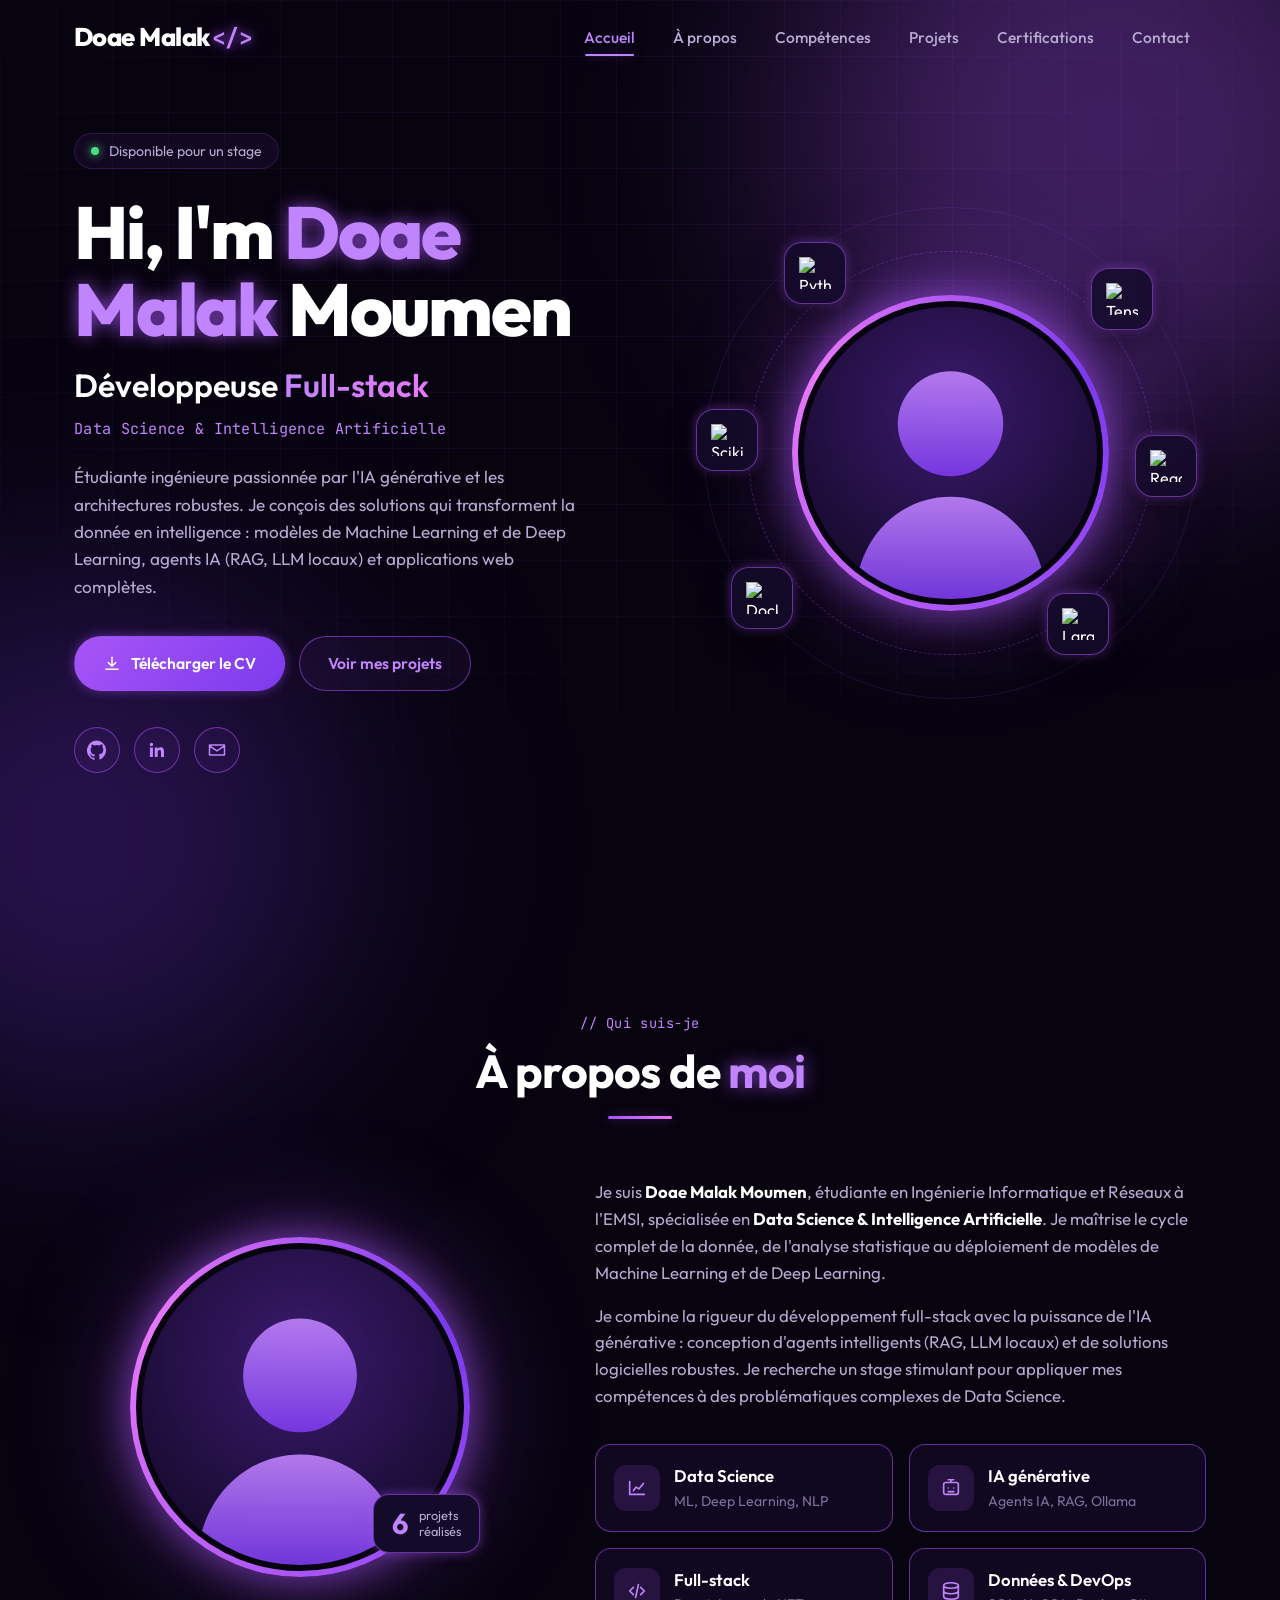
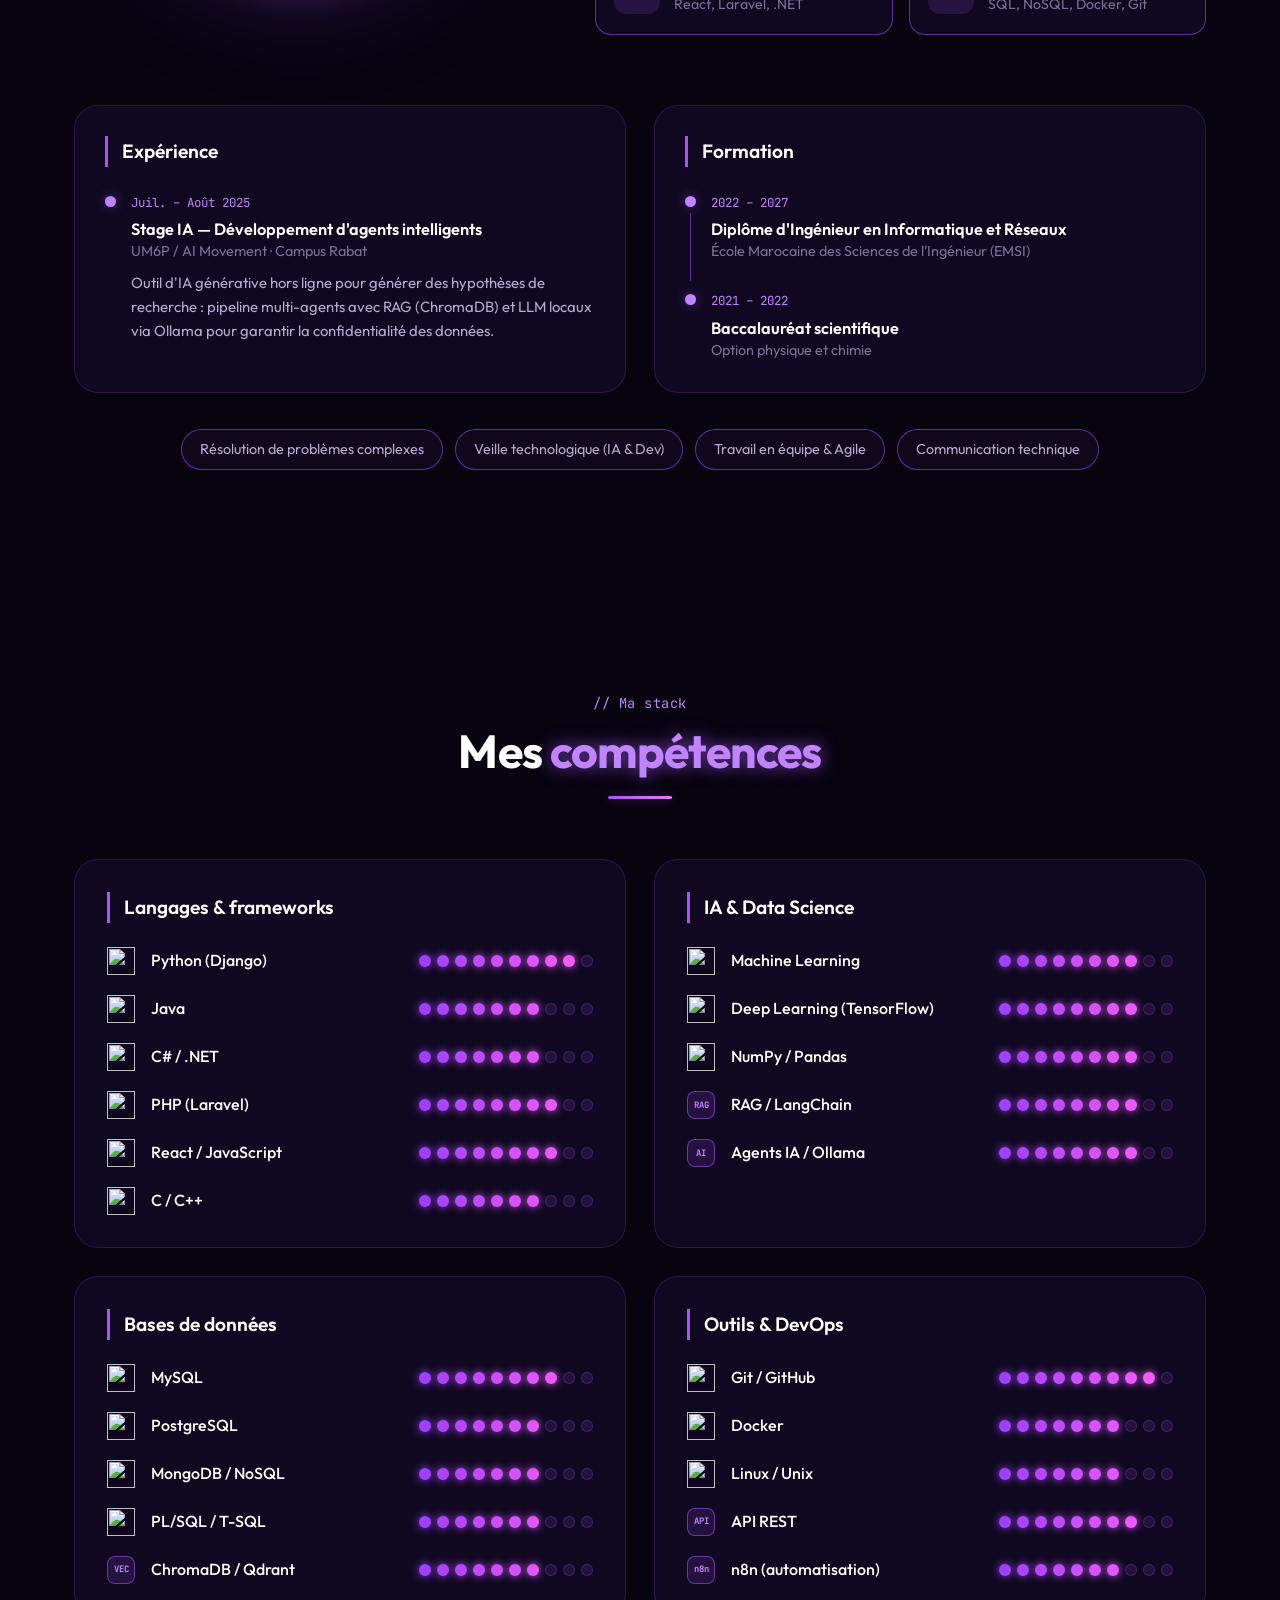
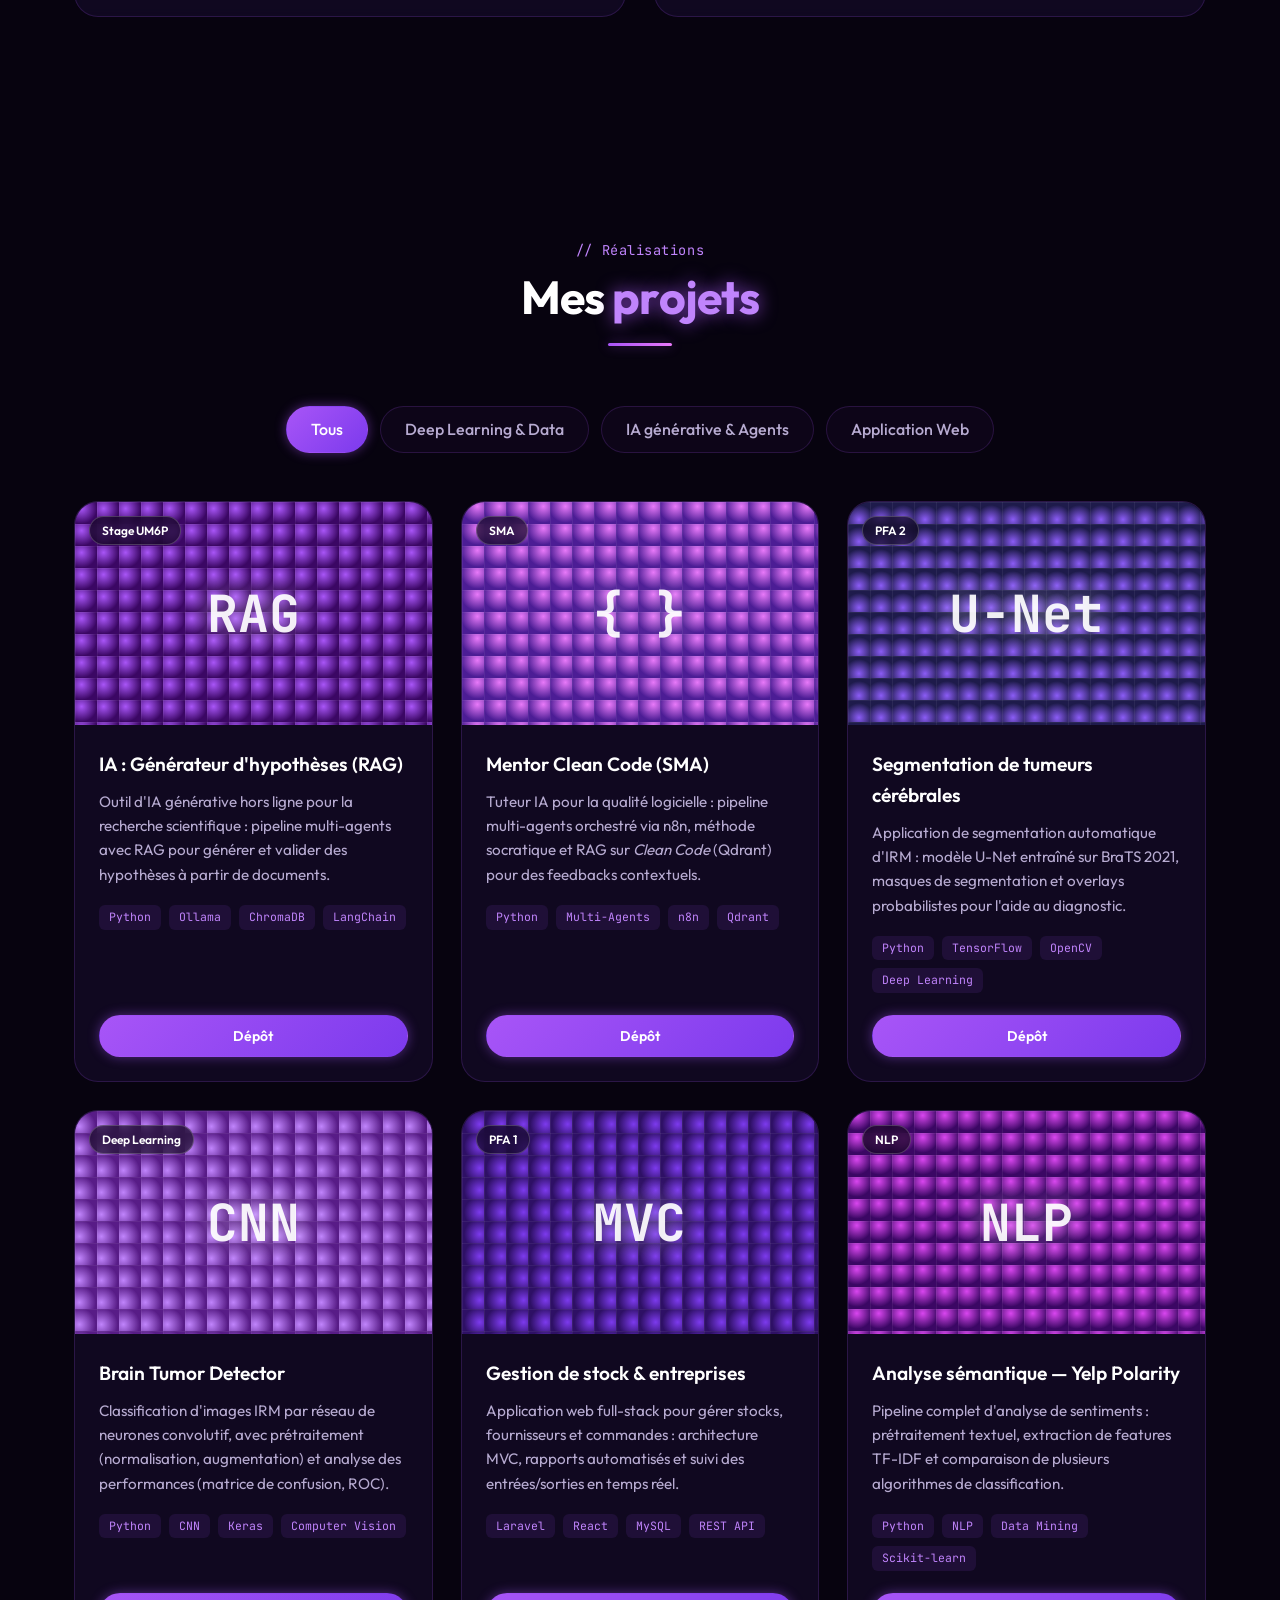
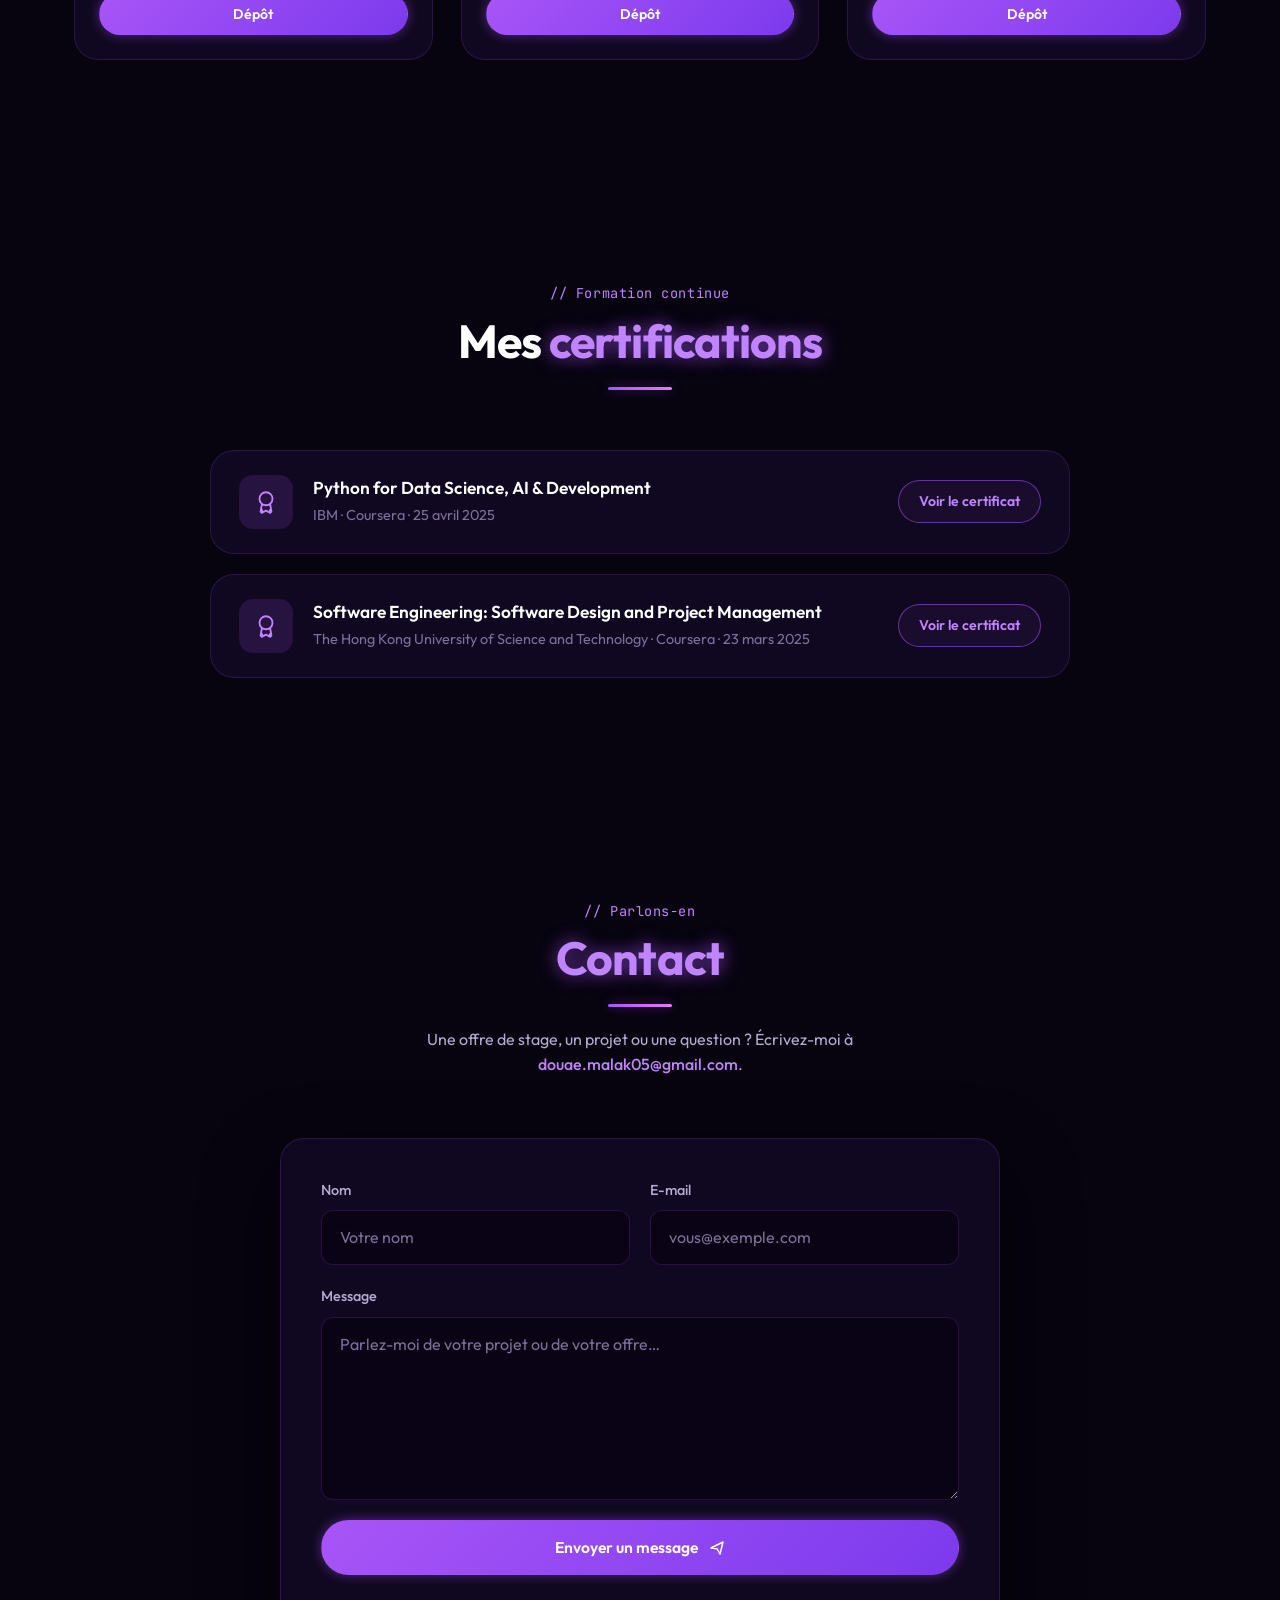
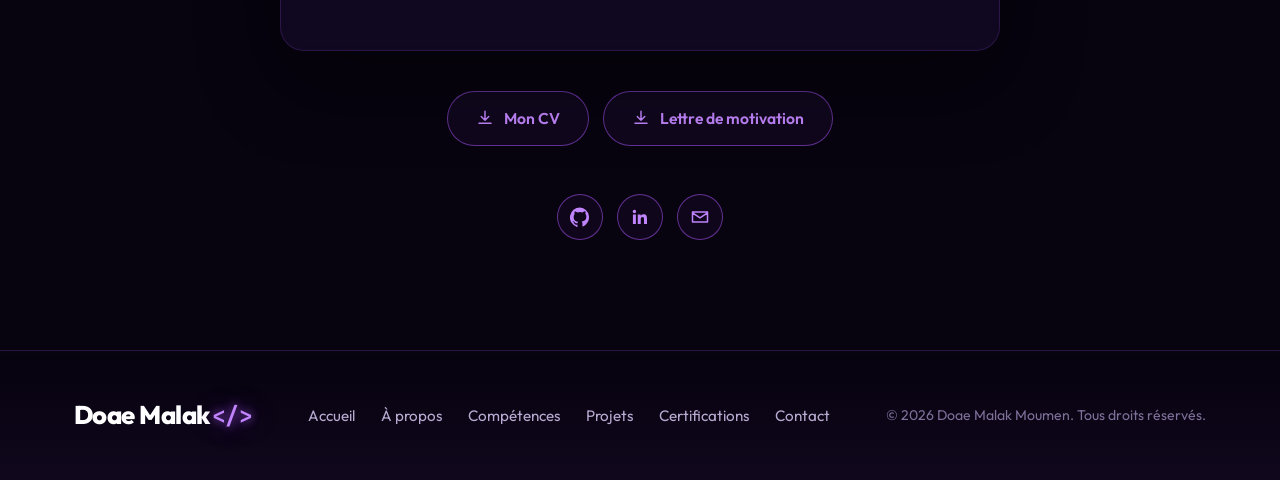
==== index.html @ f605942f "Portfolio : première mise en ligne Page portfolio statique (thème sombre / violet néon), CV et lettr" ====
<!DOCTYPE html>
<html lang="fr">
<head>
  <meta charset="UTF-8" />
  <meta name="viewport" content="width=device-width, initial-scale=1.0" />
  <title>Doae Malak Moumen — Data Science, IA &amp; Full-stack</title>
  <meta name="description" content="Portfolio de Doae Malak Moumen, étudiante ingénieure en Data Science & Intelligence Artificielle et développeuse Full-stack." />

  <!-- Aperçu du lien lors d'un partage (LinkedIn, WhatsApp…) -->
  <meta property="og:type" content="website" />
  <meta property="og:url" content="https://doaemalak.github.io/" />
  <meta property="og:title" content="Doae Malak Moumen — Data Science, IA &amp; Full-stack" />
  <meta property="og:description" content="Étudiante ingénieure en Data Science & IA : Deep Learning, agents IA (RAG) et applications web. Projets, compétences et CV." />
  <link rel="canonical" href="https://doaemalak.github.io/" />

  <link rel="preconnect" href="https://fonts.googleapis.com" />
  <link rel="preconnect" href="https://fonts.gstatic.com" crossorigin />
  <link href="https://fonts.googleapis.com/css2?family=Outfit:wght@300;400;500;600;700;800&family=JetBrains+Mono:wght@500;700&display=swap" rel="stylesheet" />
  <link rel="stylesheet" href="style.css" />
</head>
<body>

  <!-- Décor de fond : grille + halos violets -->
  <div class="bg-grid" aria-hidden="true"></div>
  <div class="bg-glow bg-glow--1" aria-hidden="true"></div>
  <div class="bg-glow bg-glow--2" aria-hidden="true"></div>

  <!-- ============ EN-TÊTE ============ -->
  <header class="header">
    <nav class="nav container">
      <a href="#accueil" class="logo">Doae Malak<span class="logo__tag">&lt;/&gt;</span></a>

      <button class="nav__toggle" aria-label="Ouvrir le menu" aria-expanded="false">
        <span></span><span></span><span></span>
      </button>

      <ul class="nav__menu">
        <li><a href="#accueil" class="nav__link is-active">Accueil</a></li>
        <li><a href="#a-propos" class="nav__link">À propos</a></li>
        <li><a href="#competences" class="nav__link">Compétences</a></li>
        <li><a href="#projets" class="nav__link">Projets</a></li>
        <li><a href="#certifications" class="nav__link">Certifications</a></li>
        <li><a href="#contact" class="nav__link">Contact</a></li>
      </ul>
    </nav>
  </header>

  <main>

    <!-- ============ HERO ============ -->
    <section id="accueil" class="hero section">
      <div class="container hero__inner">

        <div class="hero__content">
          <p class="hero__eyebrow"><span class="dot-live"></span> Disponible pour un stage</p>
          <h1 class="hero__title">Hi, I'm <span class="text-neon">Doae Malak</span> Moumen</h1>
          <h2 class="hero__subtitle">Développeuse <span class="text-gradient">Full-stack</span></h2>
          <p class="hero__role">Data Science &amp; Intelligence Artificielle</p>
          <p class="hero__text">
            Étudiante ingénieure passionnée par l'IA générative et les architectures robustes.
            Je conçois des solutions qui transforment la donnée en intelligence : modèles de
            Machine Learning et de Deep Learning, agents IA (RAG, LLM locaux) et applications web complètes.
          </p>

          <div class="hero__actions">
            <a href="assets/CV_Doae_Malak_Moumen.pdf" class="btn btn--primary" download="CV_Doae_Malak_Moumen.pdf">
              <svg class="icon" viewBox="0 0 24 24" aria-hidden="true"><path d="M12 3v12m0 0-5-5m5 5 5-5M4 19h16" /></svg>
              Télécharger le CV
            </a>
            <a href="#projets" class="btn btn--ghost">Voir mes projets</a>
          </div>

          <ul class="socials">
            <li><a href="https://github.com/doaemalak" class="social" aria-label="GitHub" target="_blank" rel="noopener">
              <svg viewBox="0 0 24 24" aria-hidden="true"><path class="fill" d="M12 .5a12 12 0 0 0-3.8 23.4c.6.1.8-.3.8-.6v-2.1c-3.3.7-4-1.6-4-1.6-.6-1.4-1.4-1.8-1.4-1.8-1.1-.8.1-.7.1-.7 1.2.1 1.9 1.2 1.9 1.2 1.1 1.8 2.8 1.3 3.5 1 .1-.8.4-1.3.8-1.6-2.7-.3-5.5-1.3-5.5-6 0-1.3.5-2.4 1.2-3.2-.1-.3-.5-1.5.1-3.2 0 0 1-.3 3.3 1.2a11.5 11.5 0 0 1 6 0C17.3 4.7 18.3 5 18.3 5c.7 1.7.3 2.9.1 3.2.8.8 1.2 1.9 1.2 3.2 0 4.6-2.8 5.6-5.5 5.9.4.4.8 1.1.8 2.2v3.3c0 .3.2.7.8.6A12 12 0 0 0 12 .5Z"/></svg>
            </a></li>
            <li><a href="https://www.linkedin.com/in/doae-malak-719298297" class="social" aria-label="LinkedIn" target="_blank" rel="noopener">
              <svg viewBox="0 0 24 24" aria-hidden="true"><path class="fill" d="M20.4 20.5h-3.6v-5.6c0-1.3 0-3-1.8-3s-2.1 1.4-2.1 2.9v5.7H9.3V9h3.4v1.6c.5-.9 1.6-1.8 3.4-1.8 3.6 0 4.3 2.4 4.3 5.5v6.2ZM5.3 7.4a2.1 2.1 0 1 1 0-4.2 2.1 2.1 0 0 1 0 4.2ZM7.1 20.5H3.5V9h3.6v11.5Z"/></svg>
            </a></li>
            <li><a href="mailto:douae.malak05@gmail.com" class="social" aria-label="E-mail">
              <svg viewBox="0 0 24 24" aria-hidden="true"><path d="M3 6h18v12H3z M3 7l9 6 9-6" /></svg>
            </a></li>
          </ul>
        </div>

        <!-- Visuel : photo circulaire + halo + logos flottants -->
        <div class="hero__visual">
          <div class="orbit" aria-hidden="true"></div>
          <div class="orbit orbit--outer" aria-hidden="true"></div>

          <div class="avatar avatar--hero">
            <img src="assets/profile.svg" alt="Photo de profil de Doae Malak Moumen" />
          </div>

          <span class="tech-float tech-float--1" title="Python"><img src="https://cdn.jsdelivr.net/gh/devicons/devicon/icons/python/python-original.svg" alt="Python" /></span>
          <span class="tech-float tech-float--2" title="TensorFlow"><img src="https://cdn.jsdelivr.net/gh/devicons/devicon/icons/tensorflow/tensorflow-original.svg" alt="TensorFlow" /></span>
          <span class="tech-float tech-float--3" title="React"><img src="https://cdn.jsdelivr.net/gh/devicons/devicon/icons/react/react-original.svg" alt="React" /></span>
          <span class="tech-float tech-float--4" title="Laravel"><img src="https://cdn.jsdelivr.net/gh/devicons/devicon/icons/laravel/laravel-original.svg" alt="Laravel" /></span>
          <span class="tech-float tech-float--5" title="Docker"><img src="https://cdn.jsdelivr.net/gh/devicons/devicon/icons/docker/docker-original.svg" alt="Docker" /></span>
          <span class="tech-float tech-float--6" title="Scikit-learn"><img src="https://cdn.jsdelivr.net/gh/devicons/devicon/icons/scikitlearn/scikitlearn-original.svg" alt="Scikit-learn" /></span>
        </div>
      </div>
    </section>

    <!-- ============ À PROPOS ============ -->
    <section id="a-propos" class="about section">
      <div class="container">
        <header class="section__head">
          <span class="section__kicker">// Qui suis-je</span>
          <h2 class="section__title">À propos de <span class="text-neon">moi</span></h2>
        </header>

        <div class="about__inner">
          <div class="about__photo">
            <div class="avatar avatar--about">
              <img src="assets/profile.svg" alt="Portrait de Doae Malak Moumen" />
            </div>
            <div class="about__badge">
              <strong>6</strong>
              <span>projets<br />réalisés</span>
            </div>
          </div>

          <div class="about__content">
            <p class="about__text">
              Je suis <strong>Doae Malak Moumen</strong>, étudiante en Ingénierie Informatique et Réseaux à
              l'EMSI, spécialisée en <strong>Data Science &amp; Intelligence Artificielle</strong>. Je maîtrise
              le cycle complet de la donnée, de l'analyse statistique au déploiement de modèles de
              Machine Learning et de Deep Learning.
            </p>
            <p class="about__text">
              Je combine la rigueur du développement full-stack avec la puissance de l'IA générative :
              conception d'agents intelligents (RAG, LLM locaux) et de solutions logicielles robustes.
              Je recherche un stage stimulant pour appliquer mes compétences à des problématiques
              complexes de Data Science.
            </p>

            <ul class="about__cards">
              <li class="skill-card">
                <span class="skill-card__icon">
                  <svg viewBox="0 0 24 24" aria-hidden="true"><path d="M4 19V5M4 19h16M8 15l3-4 3 2 5-6" /></svg>
                </span>
                <div>
                  <h3 class="skill-card__title">Data Science</h3>
                  <p class="skill-card__text">ML, Deep Learning, NLP</p>
                </div>
              </li>
              <li class="skill-card">
                <span class="skill-card__icon">
                  <svg viewBox="0 0 24 24" aria-hidden="true"><path d="M9 3h6M12 3v3M6 6h12a2 2 0 0 1 2 2v9a2 2 0 0 1-2 2H6a2 2 0 0 1-2-2V8a2 2 0 0 1 2-2ZM9 12h.01M15 12h.01M9 16h6" /></svg>
                </span>
                <div>
                  <h3 class="skill-card__title">IA générative</h3>
                  <p class="skill-card__text">Agents IA, RAG, Ollama</p>
                </div>
              </li>
              <li class="skill-card">
                <span class="skill-card__icon">
                  <svg viewBox="0 0 24 24" aria-hidden="true"><path d="m8 8-4 4 4 4M16 8l4 4-4 4M13.5 5l-3 14" /></svg>
                </span>
                <div>
                  <h3 class="skill-card__title">Full-stack</h3>
                  <p class="skill-card__text">React, Laravel, .NET</p>
                </div>
              </li>
              <li class="skill-card">
                <span class="skill-card__icon">
                  <svg viewBox="0 0 24 24" aria-hidden="true"><path d="M4 6c0-1.7 3.6-3 8-3s8 1.3 8 3-3.6 3-8 3-8-1.3-8-3Zm0 0v12c0 1.7 3.6 3 8 3s8-1.3 8-3V6M4 12c0 1.7 3.6 3 8 3s8-1.3 8-3" /></svg>
                </span>
                <div>
                  <h3 class="skill-card__title">Données &amp; DevOps</h3>
                  <p class="skill-card__text">SQL, NoSQL, Docker, Git</p>
                </div>
              </li>
            </ul>
          </div>
        </div>

        <!-- Parcours : expérience + formation (issus du CV) -->
        <div class="journey">
          <div class="journey__col">
            <h3 class="journey__title">Expérience</h3>
            <ol class="timeline">
              <li class="timeline__item">
                <span class="timeline__date">Juil. – Août 2025</span>
                <h4 class="timeline__heading">Stage IA — Développement d'agents intelligents</h4>
                <p class="timeline__place">UM6P / AI Movement · Campus Rabat</p>
                <p class="timeline__text">Outil d'IA générative hors ligne pour générer des hypothèses de recherche : pipeline multi-agents avec RAG (ChromaDB) et LLM locaux via Ollama pour garantir la confidentialité des données.</p>
              </li>
            </ol>
          </div>

          <div class="journey__col">
            <h3 class="journey__title">Formation</h3>
            <ol class="timeline">
              <li class="timeline__item">
                <span class="timeline__date">2022 – 2027</span>
                <h4 class="timeline__heading">Diplôme d'Ingénieur en Informatique et Réseaux</h4>
                <p class="timeline__place">École Marocaine des Sciences de l'Ingénieur (EMSI)</p>
              </li>
              <li class="timeline__item">
                <span class="timeline__date">2021 – 2022</span>
                <h4 class="timeline__heading">Baccalauréat scientifique</h4>
                <p class="timeline__place">Option physique et chimie</p>
              </li>
            </ol>
          </div>
        </div>

        <ul class="chips" aria-label="Soft skills">
          <li class="chip">Résolution de problèmes complexes</li>
          <li class="chip">Veille technologique (IA &amp; Dev)</li>
          <li class="chip">Travail en équipe &amp; Agile</li>
          <li class="chip">Communication technique</li>
        </ul>
      </div>
    </section>

    <!-- ============ COMPÉTENCES ============ -->
    <section id="competences" class="skills section">
      <div class="container">
        <header class="section__head">
          <span class="section__kicker">// Ma stack</span>
          <h2 class="section__title">Mes <span class="text-neon">compétences</span></h2>
        </header>

        <!-- data-level : nombre de points allumés sur 10 (généré par script.js) -->
        <div class="skills__grid">
          <div class="skills__group">
            <h3 class="skills__group-title">Langages &amp; frameworks</h3>
            <ul class="skills__list">
              <li class="skill" data-level="9">
                <img class="skill__logo" src="https://cdn.jsdelivr.net/gh/devicons/devicon/icons/python/python-original.svg" alt="" />
                <span class="skill__name">Python (Django)</span>
                <span class="skill__dots"></span>
              </li>
              <li class="skill" data-level="7">
                <img class="skill__logo" src="https://cdn.jsdelivr.net/gh/devicons/devicon/icons/java/java-original.svg" alt="" />
                <span class="skill__name">Java</span>
                <span class="skill__dots"></span>
              </li>
              <li class="skill" data-level="7">
                <img class="skill__logo" src="https://cdn.jsdelivr.net/gh/devicons/devicon/icons/csharp/csharp-original.svg" alt="" />
                <span class="skill__name">C# / .NET</span>
                <span class="skill__dots"></span>
              </li>
              <li class="skill" data-level="8">
                <img class="skill__logo" src="https://cdn.jsdelivr.net/gh/devicons/devicon/icons/laravel/laravel-original.svg" alt="" />
                <span class="skill__name">PHP (Laravel)</span>
                <span class="skill__dots"></span>
              </li>
              <li class="skill" data-level="8">
                <img class="skill__logo" src="https://cdn.jsdelivr.net/gh/devicons/devicon/icons/react/react-original.svg" alt="" />
                <span class="skill__name">React / JavaScript</span>
                <span class="skill__dots"></span>
              </li>
              <li class="skill" data-level="7">
                <img class="skill__logo" src="https://cdn.jsdelivr.net/gh/devicons/devicon/icons/cplusplus/cplusplus-original.svg" alt="" />
                <span class="skill__name">C / C++</span>
                <span class="skill__dots"></span>
              </li>
            </ul>
          </div>

          <div class="skills__group">
            <h3 class="skills__group-title">IA &amp; Data Science</h3>
            <ul class="skills__list">
              <li class="skill" data-level="8">
                <img class="skill__logo" src="https://cdn.jsdelivr.net/gh/devicons/devicon/icons/scikitlearn/scikitlearn-original.svg" alt="" />
                <span class="skill__name">Machine Learning</span>
                <span class="skill__dots"></span>
              </li>
              <li class="skill" data-level="8">
                <img class="skill__logo" src="https://cdn.jsdelivr.net/gh/devicons/devicon/icons/tensorflow/tensorflow-original.svg" alt="" />
                <span class="skill__name">Deep Learning (TensorFlow)</span>
                <span class="skill__dots"></span>
              </li>
              <li class="skill" data-level="8">
                <img class="skill__logo" src="https://cdn.jsdelivr.net/gh/devicons/devicon/icons/numpy/numpy-original.svg" alt="" />
                <span class="skill__name">NumPy / Pandas</span>
                <span class="skill__dots"></span>
              </li>
              <li class="skill" data-level="8">
                <span class="skill__logo skill__logo--glyph" aria-hidden="true">RAG</span>
                <span class="skill__name">RAG / LangChain</span>
                <span class="skill__dots"></span>
              </li>
              <li class="skill" data-level="8">
                <span class="skill__logo skill__logo--glyph" aria-hidden="true">AI</span>
                <span class="skill__name">Agents IA / Ollama</span>
                <span class="skill__dots"></span>
              </li>
            </ul>
          </div>

          <div class="skills__group">
            <h3 class="skills__group-title">Bases de données</h3>
            <ul class="skills__list">
              <li class="skill" data-level="8">
                <img class="skill__logo" src="https://cdn.jsdelivr.net/gh/devicons/devicon/icons/mysql/mysql-original.svg" alt="" />
                <span class="skill__name">MySQL</span>
                <span class="skill__dots"></span>
              </li>
              <li class="skill" data-level="7">
                <img class="skill__logo" src="https://cdn.jsdelivr.net/gh/devicons/devicon/icons/postgresql/postgresql-original.svg" alt="" />
                <span class="skill__name">PostgreSQL</span>
                <span class="skill__dots"></span>
              </li>
              <li class="skill" data-level="7">
                <img class="skill__logo" src="https://cdn.jsdelivr.net/gh/devicons/devicon/icons/mongodb/mongodb-original.svg" alt="" />
                <span class="skill__name">MongoDB / NoSQL</span>
                <span class="skill__dots"></span>
              </li>
              <li class="skill" data-level="7">
                <img class="skill__logo" src="https://cdn.jsdelivr.net/gh/devicons/devicon/icons/oracle/oracle-original.svg" alt="" />
                <span class="skill__name">PL/SQL / T-SQL</span>
                <span class="skill__dots"></span>
              </li>
              <li class="skill" data-level="7">
                <span class="skill__logo skill__logo--glyph" aria-hidden="true">VEC</span>
                <span class="skill__name">ChromaDB / Qdrant</span>
                <span class="skill__dots"></span>
              </li>
            </ul>
          </div>

          <div class="skills__group">
            <h3 class="skills__group-title">Outils &amp; DevOps</h3>
            <ul class="skills__list">
              <li class="skill" data-level="9">
                <img class="skill__logo" src="https://cdn.jsdelivr.net/gh/devicons/devicon/icons/git/git-original.svg" alt="" />
                <span class="skill__name">Git / GitHub</span>
                <span class="skill__dots"></span>
              </li>
              <li class="skill" data-level="7">
                <img class="skill__logo" src="https://cdn.jsdelivr.net/gh/devicons/devicon/icons/docker/docker-original.svg" alt="" />
                <span class="skill__name">Docker</span>
                <span class="skill__dots"></span>
              </li>
              <li class="skill" data-level="7">
                <img class="skill__logo" src="https://cdn.jsdelivr.net/gh/devicons/devicon/icons/linux/linux-original.svg" alt="" />
                <span class="skill__name">Linux / Unix</span>
                <span class="skill__dots"></span>
              </li>
              <li class="skill" data-level="8">
                <span class="skill__logo skill__logo--glyph" aria-hidden="true">API</span>
                <span class="skill__name">API REST</span>
                <span class="skill__dots"></span>
              </li>
              <li class="skill" data-level="7">
                <span class="skill__logo skill__logo--glyph" aria-hidden="true">n8n</span>
                <span class="skill__name">n8n (automatisation)</span>
                <span class="skill__dots"></span>
              </li>
            </ul>
          </div>
        </div>
      </div>
    </section>

    <!-- ============ PROJETS ============ -->
    <section id="projets" class="projects section">
      <div class="container">
        <header class="section__head">
          <span class="section__kicker">// Réalisations</span>
          <h2 class="section__title">Mes <span class="text-neon">projets</span></h2>
        </header>

        <!-- data-category peut contenir plusieurs catégories séparées par un espace -->
        <div class="filters" role="tablist" aria-label="Filtrer les projets">
          <button class="filter is-active" data-filter="all" role="tab" aria-selected="true">Tous</button>
          <button class="filter" data-filter="ia" role="tab" aria-selected="false">Deep Learning &amp; Data</button>
          <button class="filter" data-filter="agents" role="tab" aria-selected="false">IA générative &amp; Agents</button>
          <button class="filter" data-filter="web" role="tab" aria-selected="false">Application Web</button>
        </div>

        <div class="projects__grid">
          <article class="project-card" data-category="agents">
            <div class="project-card__thumb project-card__thumb--1">
              <span class="project-card__tag">Stage UM6P</span>
              <span class="project-card__glyph">RAG</span>
            </div>
            <div class="project-card__body">
              <h3 class="project-card__title">IA : Générateur d'hypothèses (RAG)</h3>
              <p class="project-card__text">Outil d'IA générative hors ligne pour la recherche scientifique : pipeline multi-agents avec RAG pour générer et valider des hypothèses à partir de documents.</p>
              <ul class="project-card__stack"><li>Python</li><li>Ollama</li><li>ChromaDB</li><li>LangChain</li></ul>
              <div class="project-card__actions">
                <a href="https://github.com/doaemalak" class="btn btn--small btn--primary" target="_blank" rel="noopener">Dépôt</a>
              </div>
            </div>
          </article>

          <article class="project-card" data-category="agents web">
            <div class="project-card__thumb project-card__thumb--2">
              <span class="project-card__tag">SMA</span>
              <span class="project-card__glyph">{ }</span>
            </div>
            <div class="project-card__body">
              <h3 class="project-card__title">Mentor Clean Code (SMA)</h3>
              <p class="project-card__text">Tuteur IA pour la qualité logicielle : pipeline multi-agents orchestré via n8n, méthode socratique et RAG sur <em>Clean Code</em> (Qdrant) pour des feedbacks contextuels.</p>
              <ul class="project-card__stack"><li>Python</li><li>Multi-Agents</li><li>n8n</li><li>Qdrant</li></ul>
              <div class="project-card__actions">
                <a href="https://github.com/doaemalak/mentor-clean-code-sma" class="btn btn--small btn--primary" target="_blank" rel="noopener">Dépôt</a>
              </div>
            </div>
          </article>

          <article class="project-card" data-category="ia web">
            <div class="project-card__thumb project-card__thumb--3">
              <span class="project-card__tag">PFA 2</span>
              <span class="project-card__glyph">U-Net</span>
            </div>
            <div class="project-card__body">
              <h3 class="project-card__title">Segmentation de tumeurs cérébrales</h3>
              <p class="project-card__text">Application de segmentation automatique d'IRM : modèle U-Net entraîné sur BraTS 2021, masques de segmentation et overlays probabilistes pour l'aide au diagnostic.</p>
              <ul class="project-card__stack"><li>Python</li><li>TensorFlow</li><li>OpenCV</li><li>Deep Learning</li></ul>
              <div class="project-card__actions">
                <a href="https://github.com/doaemalak/Application-de-segmentation-de-tumeurs-c-r-brales-pfa2-" class="btn btn--small btn--primary" target="_blank" rel="noopener">Dépôt</a>
              </div>
            </div>
          </article>

          <article class="project-card" data-category="ia">
            <div class="project-card__thumb project-card__thumb--4">
              <span class="project-card__tag">Deep Learning</span>
              <span class="project-card__glyph">CNN</span>
            </div>
            <div class="project-card__body">
              <h3 class="project-card__title">Brain Tumor Detector</h3>
              <p class="project-card__text">Classification d'images IRM par réseau de neurones convolutif, avec prétraitement (normalisation, augmentation) et analyse des performances (matrice de confusion, ROC).</p>
              <ul class="project-card__stack"><li>Python</li><li>CNN</li><li>Keras</li><li>Computer Vision</li></ul>
              <div class="project-card__actions">
                <a href="https://github.com/doaemalak/Brain-Tumor-Detector" class="btn btn--small btn--primary" target="_blank" rel="noopener">Dépôt</a>
              </div>
            </div>
          </article>

          <article class="project-card" data-category="web">
            <div class="project-card__thumb project-card__thumb--5">
              <span class="project-card__tag">PFA 1</span>
              <span class="project-card__glyph">MVC</span>
            </div>
            <div class="project-card__body">
              <h3 class="project-card__title">Gestion de stock &amp; entreprises</h3>
              <p class="project-card__text">Application web full-stack pour gérer stocks, fournisseurs et commandes : architecture MVC, rapports automatisés et suivi des entrées/sorties en temps réel.</p>
              <ul class="project-card__stack"><li>Laravel</li><li>React</li><li>MySQL</li><li>REST API</li></ul>
              <div class="project-card__actions">
                <a href="https://github.com/doaemalak/Gestion-de-stock-pfa1-" class="btn btn--small btn--primary" target="_blank" rel="noopener">Dépôt</a>
              </div>
            </div>
          </article>

          <article class="project-card" data-category="ia">
            <div class="project-card__thumb project-card__thumb--6">
              <span class="project-card__tag">NLP</span>
              <span class="project-card__glyph">NLP</span>
            </div>
            <div class="project-card__body">
              <h3 class="project-card__title">Analyse sémantique — Yelp Polarity</h3>
              <p class="project-card__text">Pipeline complet d'analyse de sentiments : prétraitement textuel, extraction de features TF-IDF et comparaison de plusieurs algorithmes de classification.</p>
              <ul class="project-card__stack"><li>Python</li><li>NLP</li><li>Data Mining</li><li>Scikit-learn</li></ul>
              <div class="project-card__actions">
                <a href="https://github.com/doaemalak/analyse-de-sentiments-Yelp-Polarity-data-mining-" class="btn btn--small btn--primary" target="_blank" rel="noopener">Dépôt</a>
              </div>
            </div>
          </article>
        </div>
      </div>
    </section>

    <!-- ============ CERTIFICATIONS ============ -->
    <section id="certifications" class="certs section">
      <div class="container">
        <header class="section__head">
          <span class="section__kicker">// Formation continue</span>
          <h2 class="section__title">Mes <span class="text-neon">certifications</span></h2>
        </header>

        <div class="certs__list">
          <article class="cert-card">
            <span class="cert-card__icon" aria-hidden="true">
              <svg viewBox="0 0 24 24"><path d="M12 15a6 6 0 1 0 0-12 6 6 0 0 0 0 12Zm-3.5 4.5L8 22l4-2 4 2-.5-2.5M8.2 13.8 7 21M15.8 13.8 17 21" /></svg>
            </span>
            <div class="cert-card__body">
              <h3 class="cert-card__title">Python for Data Science, AI &amp; Development</h3>
              <p class="cert-card__meta">IBM · Coursera · 25 avril 2025</p>
            </div>
            <a href="https://coursera.org/verify/SZVVAMSZZFTX" class="btn btn--small btn--ghost" target="_blank" rel="noopener">Voir le certificat</a>
          </article>

          <article class="cert-card">
            <span class="cert-card__icon" aria-hidden="true">
              <svg viewBox="0 0 24 24"><path d="M12 15a6 6 0 1 0 0-12 6 6 0 0 0 0 12Zm-3.5 4.5L8 22l4-2 4 2-.5-2.5M8.2 13.8 7 21M15.8 13.8 17 21" /></svg>
            </span>
            <div class="cert-card__body">
              <h3 class="cert-card__title">Software Engineering: Software Design and Project Management</h3>
              <p class="cert-card__meta">The Hong Kong University of Science and Technology · Coursera · 23 mars 2025</p>
            </div>
            <a href="https://coursera.org/verify/302TSABNXAZR" class="btn btn--small btn--ghost" target="_blank" rel="noopener">Voir le certificat</a>
          </article>
        </div>
      </div>
    </section>

    <!-- ============ CONTACT ============ -->
    <section id="contact" class="contact section">
      <div class="container">
        <header class="section__head">
          <span class="section__kicker">// Parlons-en</span>
          <h2 class="section__title"><span class="text-neon">Contact</span></h2>
          <p class="section__lead">Une offre de stage, un projet ou une question ? Écrivez-moi à
            <a href="mailto:douae.malak05@gmail.com" class="link-neon">douae.malak05@gmail.com</a>.</p>
        </header>

        <!-- Le formulaire ouvre la messagerie de l'utilisateur avec le message pré-rempli (voir script.js) -->
        <form class="contact__form" action="mailto:douae.malak05@gmail.com" method="post" enctype="text/plain">
          <div class="form__row">
            <div class="form__field">
              <label for="name" class="form__label">Nom</label>
              <input id="name" name="name" type="text" class="form__input" placeholder="Votre nom" required autocomplete="name" />
            </div>
            <div class="form__field">
              <label for="email" class="form__label">E-mail</label>
              <input id="email" name="email" type="email" class="form__input" placeholder="vous@exemple.com" required autocomplete="email" />
            </div>
          </div>
          <div class="form__field">
            <label for="message" class="form__label">Message</label>
            <textarea id="message" name="message" rows="6" class="form__input form__textarea" placeholder="Parlez-moi de votre projet ou de votre offre…" required></textarea>
          </div>
          <button type="submit" class="btn btn--primary btn--block">
            Envoyer un message
            <svg class="icon" viewBox="0 0 24 24" aria-hidden="true"><path d="M4 12 20 4l-4 16-4-7-8-1Z" /></svg>
          </button>
          <p class="form__status" role="status" aria-live="polite"></p>
        </form>

        <div class="docs">
          <a href="assets/CV_Doae_Malak_Moumen.pdf" class="btn btn--ghost" download="CV_Doae_Malak_Moumen.pdf">
            <svg class="icon" viewBox="0 0 24 24" aria-hidden="true"><path d="M12 3v12m0 0-5-5m5 5 5-5M4 19h16" /></svg>
            Mon CV
          </a>
          <a href="assets/lettre_motivation_Doae_Malak_Moumen.pdf" class="btn btn--ghost" download>
            <svg class="icon" viewBox="0 0 24 24" aria-hidden="true"><path d="M12 3v12m0 0-5-5m5 5 5-5M4 19h16" /></svg>
            Lettre de motivation
          </a>
        </div>

        <ul class="socials socials--center">
          <li><a href="https://github.com/doaemalak" class="social" aria-label="GitHub" target="_blank" rel="noopener">
            <svg viewBox="0 0 24 24" aria-hidden="true"><path class="fill" d="M12 .5a12 12 0 0 0-3.8 23.4c.6.1.8-.3.8-.6v-2.1c-3.3.7-4-1.6-4-1.6-.6-1.4-1.4-1.8-1.4-1.8-1.1-.8.1-.7.1-.7 1.2.1 1.9 1.2 1.9 1.2 1.1 1.8 2.8 1.3 3.5 1 .1-.8.4-1.3.8-1.6-2.7-.3-5.5-1.3-5.5-6 0-1.3.5-2.4 1.2-3.2-.1-.3-.5-1.5.1-3.2 0 0 1-.3 3.3 1.2a11.5 11.5 0 0 1 6 0C17.3 4.7 18.3 5 18.3 5c.7 1.7.3 2.9.1 3.2.8.8 1.2 1.9 1.2 3.2 0 4.6-2.8 5.6-5.5 5.9.4.4.8 1.1.8 2.2v3.3c0 .3.2.7.8.6A12 12 0 0 0 12 .5Z"/></svg>
          </a></li>
          <li><a href="https://www.linkedin.com/in/doae-malak-719298297" class="social" aria-label="LinkedIn" target="_blank" rel="noopener">
            <svg viewBox="0 0 24 24" aria-hidden="true"><path class="fill" d="M20.4 20.5h-3.6v-5.6c0-1.3 0-3-1.8-3s-2.1 1.4-2.1 2.9v5.7H9.3V9h3.4v1.6c.5-.9 1.6-1.8 3.4-1.8 3.6 0 4.3 2.4 4.3 5.5v6.2ZM5.3 7.4a2.1 2.1 0 1 1 0-4.2 2.1 2.1 0 0 1 0 4.2ZM7.1 20.5H3.5V9h3.6v11.5Z"/></svg>
          </a></li>
          <li><a href="mailto:douae.malak05@gmail.com" class="social" aria-label="E-mail">
            <svg viewBox="0 0 24 24" aria-hidden="true"><path d="M3 6h18v12H3z M3 7l9 6 9-6" /></svg>
          </a></li>
        </ul>
      </div>
    </section>
  </main>

  <!-- ============ PIED DE PAGE ============ -->
  <footer class="footer">
    <div class="container footer__inner">
      <a href="#accueil" class="logo">Doae Malak<span class="logo__tag">&lt;/&gt;</span></a>
      <ul class="footer__menu">
        <li><a href="#accueil">Accueil</a></li>
        <li><a href="#a-propos">À propos</a></li>
        <li><a href="#competences">Compétences</a></li>
        <li><a href="#projets">Projets</a></li>
        <li><a href="#certifications">Certifications</a></li>
        <li><a href="#contact">Contact</a></li>
      </ul>
      <p class="footer__copy">© <span id="year">2026</span> Doae Malak Moumen. Tous droits réservés.</p>
    </div>
  </footer>

  <script src="script.js"></script>
</body>
</html>
---- style.css ----
/* ==========================================================================
   Portfolio Doae Malak</> — thème sombre & violet néon
   ========================================================================== */

/* ---------- 1. Variables ---------- */
:root {
  /* Fonds */
  --bg: #07030f;               /* noir violacé très profond */
  --bg-soft: #0e0820;
  --surface: rgba(24, 14, 48, 0.55);
  --surface-solid: #140b2b;

  /* Violet néon */
  --neon: #a855f7;
  --neon-bright: #c084fc;
  --neon-deep: #7c3aed;
  --neon-pink: #e879f9;
  --neon-rgb: 168, 85, 247;

  /* Texte */
  --text: #ffffff;
  --text-muted: #b7abd1;
  --text-dim: #7d7099;

  /* Bordures, ombres */
  --border: rgba(var(--neon-rgb), 0.18);
  --border-strong: rgba(var(--neon-rgb), 0.55);
  --glow-sm: 0 0 12px rgba(var(--neon-rgb), 0.45);
  --glow-md: 0 0 24px rgba(var(--neon-rgb), 0.5), 0 0 60px rgba(var(--neon-rgb), 0.2);
  --glow-lg: 0 0 40px rgba(var(--neon-rgb), 0.65), 0 0 120px rgba(var(--neon-rgb), 0.35);

  /* Mise en page */
  --container: 1180px;
  --radius: 16px;
  --radius-lg: 24px;
  --header-h: 76px;

  --font: "Outfit", system-ui, -apple-system, "Segoe UI", sans-serif;
  --font-mono: "JetBrains Mono", ui-monospace, monospace;
  --ease: cubic-bezier(0.22, 1, 0.36, 1);
}

/* ---------- 2. Base ---------- */
*,
*::before,
*::after { box-sizing: border-box; margin: 0; padding: 0; }

html { scroll-behavior: smooth; scroll-padding-top: var(--header-h); }

body {
  font-family: var(--font);
  background-color: var(--bg);
  color: var(--text);
  line-height: 1.6;
  -webkit-font-smoothing: antialiased;
  overflow-x: hidden;
}

img { display: block; max-width: 100%; }
a { color: inherit; text-decoration: none; }
ul { list-style: none; }
button, input, textarea { font: inherit; color: inherit; }

::selection { background: var(--neon); color: #fff; }

:focus-visible {
  outline: 2px solid var(--neon-bright);
  outline-offset: 3px;
  border-radius: 6px;
}

.container {
  width: 100%;
  max-width: var(--container);
  margin-inline: auto;
  padding-inline: 24px;
}

.icon {
  width: 18px;
  height: 18px;
  fill: none;
  stroke: currentColor;
  stroke-width: 2;
  stroke-linecap: round;
  stroke-linejoin: round;
}

.text-neon {
  color: var(--neon-bright);
  text-shadow: 0 0 18px rgba(var(--neon-rgb), 0.75);
}

.text-gradient {
  background: linear-gradient(90deg, var(--neon-bright), var(--neon-pink));
  -webkit-background-clip: text;
  background-clip: text;
  color: transparent;
}

/* ---------- 3. Fond : grille + halos ---------- */
.bg-grid {
  position: fixed;
  inset: 0;
  z-index: -2;
  background-image:
    linear-gradient(rgba(var(--neon-rgb), 0.07) 1px, transparent 1px),
    linear-gradient(90deg, rgba(var(--neon-rgb), 0.07) 1px, transparent 1px);
  background-size: 56px 56px;
  /* la grille s'estompe vers les bords */
  mask-image: radial-gradient(ellipse 80% 70% at 50% 30%, #000 30%, transparent 100%);
  -webkit-mask-image: radial-gradient(ellipse 80% 70% at 50% 30%, #000 30%, transparent 100%);
}

.bg-glow {
  position: fixed;
  z-index: -1;
  border-radius: 50%;
  filter: blur(120px);
  pointer-events: none;
}
.bg-glow--1 {
  width: 620px; height: 620px;
  top: -180px; right: -140px;
  background: rgba(var(--neon-rgb), 0.35);
}
.bg-glow--2 {
  width: 520px; height: 520px;
  bottom: -200px; left: -180px;
  background: rgba(124, 58, 237, 0.28);
}

/* ---------- 4. Boutons ---------- */
.btn {
  display: inline-flex;
  align-items: center;
  justify-content: center;
  gap: 10px;
  padding: 14px 28px;
  border-radius: 999px;
  font-weight: 600;
  font-size: 0.98rem;
  border: 1.5px solid transparent;
  cursor: pointer;
  transition: transform 0.3s var(--ease), box-shadow 0.3s var(--ease),
              background 0.3s var(--ease), border-color 0.3s var(--ease), color 0.3s;
}

.btn--primary {
  background: linear-gradient(135deg, var(--neon) 0%, var(--neon-deep) 100%);
  color: #fff;
  box-shadow: var(--glow-sm);
}
.btn--primary:hover {
  background: linear-gradient(135deg, var(--neon-bright) 0%, var(--neon) 100%);
  box-shadow: var(--glow-md);
  transform: translateY(-2px);
}

.btn--ghost {
  background: rgba(var(--neon-rgb), 0.06);
  border-color: var(--border-strong);
  color: var(--neon-bright);
}
.btn--ghost:hover {
  background: rgba(var(--neon-rgb), 0.16);
  border-color: var(--neon-bright);
  color: #fff;
  box-shadow: var(--glow-sm);
  transform: translateY(-2px);
}

.btn--small { padding: 9px 20px; font-size: 0.88rem; }
.btn--block { width: 100%; }

/* ---------- 5. Logo ---------- */
.logo {
  font-size: 1.6rem;
  font-weight: 800;
  letter-spacing: -0.02em;
  display: inline-flex;
  align-items: baseline;
  gap: 2px;
}
.logo__tag {
  font-family: var(--font-mono);
  font-weight: 700;
  font-size: 0.9em;
  color: var(--neon-bright);
  text-shadow: 0 0 10px rgba(var(--neon-rgb), 0.9), 0 0 24px rgba(var(--neon-rgb), 0.5);
  transition: text-shadow 0.3s;
}
.logo:hover .logo__tag {
  text-shadow: 0 0 14px rgba(var(--neon-rgb), 1), 0 0 36px rgba(var(--neon-rgb), 0.8);
}

/* ---------- 6. En-tête ---------- */
.header {
  position: fixed;
  inset: 0 0 auto 0;
  z-index: 100;
  height: var(--header-h);
  transition: background 0.3s, border-color 0.3s, backdrop-filter 0.3s;
  border-bottom: 1px solid transparent;
}
.header.is-scrolled {
  background: rgba(7, 3, 15, 0.72);
  backdrop-filter: blur(14px);
  -webkit-backdrop-filter: blur(14px);
  border-bottom-color: var(--border);
}

.nav {
  height: 100%;
  display: flex;
  align-items: center;
  justify-content: space-between;
}

.nav__menu { display: flex; gap: 6px; }

.nav__link {
  position: relative;
  display: block;
  padding: 8px 16px;
  font-weight: 500;
  font-size: 0.97rem;
  color: var(--text-muted);
  border-radius: 999px;
  transition: color 0.25s, background 0.25s;
}
.nav__link::after {
  content: "";
  position: absolute;
  left: 50%; bottom: 2px;
  width: 0; height: 2px;
  background: var(--neon-bright);
  border-radius: 2px;
  box-shadow: var(--glow-sm);
  transform: translateX(-50%);
  transition: width 0.3s var(--ease);
}
.nav__link:hover { color: #fff; }
.nav__link:hover::after { width: 40%; }
.nav__link.is-active { color: var(--neon-bright); }
.nav__link.is-active::after { width: 60%; }

.nav__toggle {
  display: none;
  flex-direction: column;
  gap: 5px;
  background: none;
  border: 0;
  padding: 8px;
  cursor: pointer;
}
.nav__toggle span {
  width: 24px; height: 2px;
  background: #fff;
  border-radius: 2px;
  transition: transform 0.3s, opacity 0.3s;
}

/* ---------- 7. Sections communes ---------- */
.section { padding: 110px 0; position: relative; }

.section__head { text-align: center; margin-bottom: 60px; }
.section__kicker {
  display: inline-block;
  font-family: var(--font-mono);
  font-size: 0.85rem;
  color: var(--neon-bright);
  letter-spacing: 0.04em;
  margin-bottom: 10px;
}
.section__title {
  font-size: clamp(2rem, 4.5vw, 2.9rem);
  font-weight: 700;
  line-height: 1.15;
  letter-spacing: -0.02em;
}
.section__title::after {
  content: "";
  display: block;
  width: 64px; height: 3px;
  margin: 18px auto 0;
  border-radius: 3px;
  background: linear-gradient(90deg, var(--neon), var(--neon-pink));
  box-shadow: var(--glow-sm);
}
.section__lead {
  max-width: 560px;
  margin: 20px auto 0;
  color: var(--text-muted);
}

/* ---------- 8. Hero ---------- */
.hero {
  min-height: 100vh;
  display: flex;
  align-items: center;
  padding-top: calc(var(--header-h) + 40px);
  overflow-x: clip; /* les orbites décoratives ne créent pas de défilement horizontal */
}

.hero__inner {
  display: grid;
  grid-template-columns: 1.1fr 1fr;
  align-items: center;
  gap: 60px;
}

.hero__eyebrow {
  display: inline-flex;
  align-items: center;
  gap: 10px;
  padding: 6px 16px;
  margin-bottom: 24px;
  font-size: 0.88rem;
  color: var(--text-muted);
  background: rgba(var(--neon-rgb), 0.08);
  border: 1px solid var(--border);
  border-radius: 999px;
}
.dot-live {
  width: 8px; height: 8px;
  border-radius: 50%;
  background: #4ade80;
  box-shadow: 0 0 10px #4ade80;
  animation: pulse 2s infinite;
}

.hero__title {
  font-size: clamp(2.6rem, 6.5vw, 4.6rem);
  font-weight: 800;
  line-height: 1.05;
  letter-spacing: -0.03em;
}
.hero__subtitle {
  margin-top: 12px;
  font-size: clamp(1.4rem, 3vw, 2rem);
  font-weight: 600;
  color: var(--text);
}
.hero__role {
  margin-top: 6px;
  font-family: var(--font-mono);
  font-size: 0.95rem;
  color: var(--neon-bright);
  letter-spacing: 0.02em;
}
.hero__text {
  margin-top: 22px;
  max-width: 520px;
  font-size: 1.07rem;
  color: var(--text-muted);
}

.hero__actions {
  display: flex;
  flex-wrap: wrap;
  gap: 14px;
  margin-top: 36px;
}

/* Réseaux sociaux */
.socials { display: flex; gap: 14px; margin-top: 36px; }
.socials--center { justify-content: center; margin-top: 48px; }

.social {
  display: grid;
  place-items: center;
  width: 46px; height: 46px;
  border-radius: 50%;
  border: 1.5px solid var(--border-strong);
  color: var(--neon-bright);
  background: rgba(var(--neon-rgb), 0.05);
  transition: all 0.3s var(--ease);
}
.social svg {
  width: 20px; height: 20px;
  fill: none;
  stroke: currentColor;
  stroke-width: 1.8;
  stroke-linejoin: round;
}
.social svg .fill { fill: currentColor; stroke: none; }
.social:hover {
  color: #fff;
  background: var(--neon);
  border-color: var(--neon);
  box-shadow: var(--glow-md);
  transform: translateY(-3px);
}

/* Visuel : avatar + orbites + logos flottants */
.hero__visual {
  position: relative;
  width: min(440px, 100%);
  aspect-ratio: 1;
  margin-inline: auto;
  display: grid;
  place-items: center;
}

.avatar {
  position: relative;
  border-radius: 50%;
  padding: 6px;
  background: conic-gradient(from 180deg, var(--neon), var(--neon-pink), var(--neon-deep), var(--neon));
  box-shadow: var(--glow-lg);
}
.avatar img {
  width: 100%; height: 100%;
  object-fit: cover;
  border-radius: 50%;
  border: 6px solid var(--bg);
  background: var(--surface-solid);
}
.avatar--hero { width: 72%; aspect-ratio: 1; z-index: 2; }

.orbit {
  position: absolute;
  inset: 4%;
  border-radius: 50%;
  border: 1.5px dashed rgba(var(--neon-rgb), 0.35);
  animation: spin 40s linear infinite;
}
.orbit--outer {
  inset: -6%;
  border: 1px solid rgba(var(--neon-rgb), 0.15);
  animation-direction: reverse;
  animation-duration: 60s;
}

.tech-float {
  position: absolute;
  z-index: 3;
  display: grid;
  place-items: center;
  width: 62px; height: 62px;
  border-radius: 18px;
  background: rgba(20, 11, 43, 0.85);
  border: 1px solid var(--border-strong);
  box-shadow: 0 10px 30px rgba(0, 0, 0, 0.45), var(--glow-sm);
  backdrop-filter: blur(8px);
  animation: float 6s ease-in-out infinite;
  transition: border-color 0.3s, box-shadow 0.3s;
}
.tech-float img { width: 32px; height: 32px; }
.tech-float:hover { border-color: var(--neon-bright); box-shadow: var(--glow-md); }

.tech-float--1 { top: 2%;   left: 12%; }
.tech-float--2 { top: 8%;   right: 4%;  animation-delay: -1s; }
.tech-float--3 { top: 46%;  right: -6%; animation-delay: -2s; }
.tech-float--4 { bottom: 4%; right: 14%; animation-delay: -3s; }
.tech-float--5 { bottom: 10%; left: 0;   animation-delay: -4s; }
.tech-float--6 { top: 40%;  left: -8%;  animation-delay: -5s; }

/* ---------- 9. À propos ---------- */
.about__inner {
  display: grid;
  grid-template-columns: 0.85fr 1.15fr;
  gap: 70px;
  align-items: center;
}

.about__photo { position: relative; justify-self: center; }
.avatar--about { width: min(340px, 80vw); aspect-ratio: 1; }

.about__badge {
  position: absolute;
  right: -10px; bottom: 24px;
  display: flex;
  align-items: center;
  gap: 10px;
  padding: 12px 18px;
  border-radius: var(--radius);
  background: var(--surface-solid);
  border: 1px solid var(--border-strong);
  box-shadow: var(--glow-sm);
}
.about__badge strong { font-size: 1.8rem; color: var(--neon-bright); line-height: 1; }
.about__badge span { font-size: 0.8rem; color: var(--text-muted); line-height: 1.3; }

.about__text { color: var(--text-muted); font-size: 1.05rem; }
.about__text + .about__text { margin-top: 16px; }
.about__text strong { color: #fff; }

.about__cards {
  display: grid;
  grid-template-columns: repeat(2, 1fr);
  gap: 16px;
  margin-top: 34px;
}

.skill-card {
  display: flex;
  align-items: center;
  gap: 14px;
  padding: 18px;
  border-radius: var(--radius);
  background: var(--surface);
  border: 1.5px solid var(--border-strong);
  transition: transform 0.3s var(--ease), border-color 0.3s, box-shadow 0.3s, background 0.3s;
}
.skill-card:hover {
  transform: translateY(-4px);
  border-color: var(--neon-bright);
  background: rgba(var(--neon-rgb), 0.1);
  box-shadow: var(--glow-md);
}
.skill-card__icon {
  flex-shrink: 0;
  display: grid;
  place-items: center;
  width: 46px; height: 46px;
  border-radius: 12px;
  background: rgba(var(--neon-rgb), 0.15);
  color: var(--neon-bright);
}
.skill-card__icon svg {
  width: 22px; height: 22px;
  fill: none; stroke: currentColor; stroke-width: 1.8;
  stroke-linecap: round; stroke-linejoin: round;
}
.skill-card__title { font-size: 1.05rem; font-weight: 600; }
.skill-card__text { font-size: 0.88rem; color: var(--text-dim); }

/* Parcours (expérience / formation) */
.journey {
  display: grid;
  grid-template-columns: repeat(2, 1fr);
  gap: 28px;
  margin-top: 70px;
}
.journey__col {
  padding: 30px;
  border-radius: var(--radius-lg);
  background: var(--surface);
  border: 1px solid var(--border);
}
.journey__title {
  font-size: 1.2rem;
  font-weight: 600;
  margin-bottom: 22px;
  padding-left: 14px;
  border-left: 3px solid var(--neon);
}

.timeline { list-style: none; display: grid; gap: 24px; }
.timeline__item {
  position: relative;
  padding-left: 26px;
}
.timeline__item::before {           /* point lumineux */
  content: "";
  position: absolute;
  left: 0; top: 7px;
  width: 11px; height: 11px;
  border-radius: 50%;
  background: var(--neon-bright);
  box-shadow: var(--glow-sm);
}
.timeline__item:not(:last-child)::after {  /* trait de liaison */
  content: "";
  position: absolute;
  left: 5px; top: 24px; bottom: -18px;
  width: 1px;
  background: var(--border-strong);
}
.timeline__date {
  font-family: var(--font-mono);
  font-size: 0.78rem;
  color: var(--neon-bright);
}
.timeline__heading { margin-top: 4px; font-size: 1.02rem; font-weight: 600; line-height: 1.35; }
.timeline__place { font-size: 0.9rem; color: var(--text-dim); }
.timeline__text { margin-top: 8px; font-size: 0.93rem; color: var(--text-muted); }

/* Soft skills */
.chips {
  display: flex;
  flex-wrap: wrap;
  justify-content: center;
  gap: 12px;
  margin-top: 36px;
}
.chip {
  padding: 8px 18px;
  font-size: 0.9rem;
  color: var(--text-muted);
  border-radius: 999px;
  border: 1px solid var(--border-strong);
  background: rgba(var(--neon-rgb), 0.06);
  transition: color 0.25s, background 0.25s, box-shadow 0.25s;
}
.chip:hover { color: #fff; background: rgba(var(--neon-rgb), 0.16); box-shadow: var(--glow-sm); }

/* ---------- 10. Compétences ---------- */
.skills__grid {
  display: grid;
  grid-template-columns: repeat(2, 1fr);
  gap: 28px;
}

.skills__group {
  padding: 32px;
  border-radius: var(--radius-lg);
  background: var(--surface);
  border: 1px solid var(--border);
  backdrop-filter: blur(6px);
}
.skills__group-title {
  font-size: 1.2rem;
  font-weight: 600;
  margin-bottom: 24px;
  padding-left: 14px;
  border-left: 3px solid var(--neon);
}

.skills__list { display: grid; gap: 20px; }

.skill {
  display: grid;
  grid-template-columns: 30px 1fr auto;
  align-items: center;
  gap: 14px;
}
.skill__logo { width: 28px; height: 28px; }
/* Pastille texte pour les outils sans logo officiel (RAG, API…) */
.skill__logo--glyph {
  display: grid;
  place-items: center;
  border-radius: 8px;
  font-family: var(--font-mono);
  font-size: 0.56rem;
  font-weight: 700;
  color: var(--neon-bright);
  background: rgba(var(--neon-rgb), 0.15);
  border: 1px solid var(--border-strong);
}
.skill__name { font-weight: 500; }

/* Barre de progression en points */
.skill__dots { display: flex; gap: 6px; }
.dot {
  width: 12px; height: 12px;
  border-radius: 50%;
  background: rgba(var(--neon-rgb), 0.12);
  border: 1px solid rgba(var(--neon-rgb), 0.25);
  transition: background 0.4s, box-shadow 0.4s, transform 0.4s;
}
.dot.is-on {
  border-color: transparent;
  background: var(--dot-color, var(--neon));
  box-shadow: 0 0 8px var(--dot-color, var(--neon));
}
.skill:hover .dot.is-on { transform: scale(1.15); }

/* ---------- 11. Projets ---------- */
.filters {
  display: flex;
  justify-content: center;
  flex-wrap: wrap;
  gap: 12px;
  margin-bottom: 48px;
}
.filter {
  padding: 10px 24px;
  border-radius: 999px;
  border: 1.5px solid var(--border);
  background: rgba(var(--neon-rgb), 0.04);
  color: var(--text-muted);
  font-weight: 500;
  cursor: pointer;
  transition: all 0.3s var(--ease);
}
.filter:hover { color: #fff; border-color: var(--border-strong); background: rgba(var(--neon-rgb), 0.12); }
.filter.is-active {
  color: #fff;
  background: linear-gradient(135deg, var(--neon), var(--neon-deep));
  border-color: transparent;
  box-shadow: var(--glow-sm);
}

.projects__grid {
  display: grid;
  grid-template-columns: repeat(3, 1fr);
  gap: 28px;
}

.project-card {
  display: flex;
  flex-direction: column;
  border-radius: var(--radius-lg);
  overflow: hidden;
  background: var(--surface);
  border: 1.5px solid var(--border);
  transition: transform 0.35s var(--ease), border-color 0.35s, box-shadow 0.35s;
}
.project-card:hover {
  transform: translateY(-8px);
  border-color: var(--neon);
  box-shadow: var(--glow-md);
}
.project-card.is-hidden { display: none; }

.project-card__thumb {
  position: relative;
  aspect-ratio: 16 / 10;
  display: grid;
  place-items: center;
  overflow: hidden;
  background-size: 22px 22px, 22px 22px, cover;
}
/* Miniatures : dégradés violets + grille (remplaçables par de vraies images) */
.project-card__thumb::before {
  content: "";
  position: absolute;
  inset: 0;
  background-image:
    linear-gradient(rgba(255, 255, 255, 0.06) 1px, transparent 1px),
    linear-gradient(90deg, rgba(255, 255, 255, 0.06) 1px, transparent 1px);
  background-size: 22px 22px;
}
.project-card__thumb--1 { background-image: radial-gradient(circle at 30% 30%, #a855f7, #3b0764 70%); }
.project-card__thumb--2 { background-image: radial-gradient(circle at 70% 20%, #e879f9, #4c1d95 70%); }
.project-card__thumb--3 { background-image: radial-gradient(circle at 50% 80%, #8b5cf6, #1e1b4b 70%); }
.project-card__thumb--4 { background-image: radial-gradient(circle at 20% 70%, #c084fc, #581c87 70%); }
.project-card__thumb--5 { background-image: radial-gradient(circle at 80% 60%, #7c3aed, #2e1065 70%); }
.project-card__thumb--6 { background-image: radial-gradient(circle at 40% 20%, #d946ef, #3b0764 70%); }

.project-card__glyph {
  position: relative;
  font-family: var(--font-mono);
  font-size: 3.2rem;
  font-weight: 700;
  color: rgba(255, 255, 255, 0.92);
  text-shadow: 0 0 30px rgba(255, 255, 255, 0.5);
  transition: transform 0.5s var(--ease);
}
.project-card:hover .project-card__glyph { transform: scale(1.12) rotate(-4deg); }

.project-card__tag {
  position: absolute;
  top: 14px; left: 14px;
  z-index: 1;
  padding: 4px 12px;
  font-size: 0.75rem;
  font-weight: 600;
  border-radius: 999px;
  background: rgba(7, 3, 15, 0.6);
  border: 1px solid rgba(255, 255, 255, 0.2);
  backdrop-filter: blur(6px);
}

.project-card__body {
  display: flex;
  flex-direction: column;
  flex: 1;
  padding: 24px;
}
.project-card__title { font-size: 1.2rem; font-weight: 600; transition: color 0.3s; }
.project-card:hover .project-card__title { color: var(--neon-bright); }
.project-card__text { margin-top: 10px; font-size: 0.95rem; color: var(--text-muted); }

.project-card__stack {
  display: flex;
  flex-wrap: wrap;
  gap: 8px;
  margin: 18px 0 22px;
}
.project-card__stack li {
  padding: 3px 10px;
  font-family: var(--font-mono);
  font-size: 0.72rem;
  color: var(--neon-bright);
  background: rgba(var(--neon-rgb), 0.1);
  border-radius: 6px;
}

.project-card__actions { display: flex; gap: 10px; margin-top: auto; }
.project-card__actions .btn { flex: 1; }

/* ---------- 11 bis. Certifications ---------- */
.certs__list {
  max-width: 860px;
  margin-inline: auto;
  display: grid;
  gap: 20px;
}
.cert-card {
  display: flex;
  align-items: center;
  gap: 20px;
  padding: 24px 28px;
  border-radius: var(--radius-lg);
  background: var(--surface);
  border: 1.5px solid var(--border);
  transition: transform 0.3s var(--ease), border-color 0.3s, box-shadow 0.3s;
}
.cert-card:hover {
  transform: translateY(-4px);
  border-color: var(--neon);
  box-shadow: var(--glow-md);
}
.cert-card__icon {
  flex-shrink: 0;
  display: grid;
  place-items: center;
  width: 54px; height: 54px;
  border-radius: 14px;
  color: var(--neon-bright);
  background: rgba(var(--neon-rgb), 0.15);
}
.cert-card__icon svg {
  width: 26px; height: 26px;
  fill: none; stroke: currentColor; stroke-width: 1.7;
  stroke-linecap: round; stroke-linejoin: round;
}
.cert-card__body { flex: 1; }
.cert-card__title { font-size: 1.08rem; font-weight: 600; line-height: 1.35; }
.cert-card__meta { margin-top: 4px; font-size: 0.9rem; color: var(--text-dim); }
.cert-card .btn { flex-shrink: 0; }

/* ---------- 12. Contact ---------- */
.link-neon { color: var(--neon-bright); font-weight: 500; transition: text-shadow 0.25s; }
.link-neon:hover { text-shadow: var(--glow-sm); }

.docs {
  display: flex;
  justify-content: center;
  flex-wrap: wrap;
  gap: 14px;
  margin-top: 40px;
}

.contact__form {
  max-width: 720px;
  margin-inline: auto;
  padding: 40px;
  border-radius: var(--radius-lg);
  background: var(--surface);
  border: 1px solid var(--border);
  backdrop-filter: blur(8px);
  box-shadow: 0 30px 80px rgba(0, 0, 0, 0.4);
}

.form__row { display: grid; grid-template-columns: 1fr 1fr; gap: 20px; }
.form__field { display: flex; flex-direction: column; gap: 8px; margin-bottom: 20px; }
.form__label { font-size: 0.9rem; font-weight: 500; color: var(--text-muted); }

.form__input {
  width: 100%;
  padding: 14px 18px;
  border-radius: 12px;
  background: rgba(7, 3, 15, 0.6);
  border: 1.5px solid var(--border);
  outline: none;
  transition: border-color 0.25s, box-shadow 0.25s, background 0.25s;
}
.form__input::placeholder { color: var(--text-dim); }
.form__input:hover { border-color: var(--border-strong); }
.form__input:focus {
  border-color: var(--neon);
  background: rgba(7, 3, 15, 0.85);
  box-shadow: 0 0 0 4px rgba(var(--neon-rgb), 0.15), var(--glow-sm);
}
.form__textarea { resize: vertical; min-height: 150px; }

.form__status { margin-top: 14px; text-align: center; font-size: 0.92rem; color: var(--neon-bright); min-height: 1.4em; }

/* ---------- 13. Pied de page ---------- */
.footer {
  border-top: 1px solid var(--border);
  background: linear-gradient(180deg, transparent, rgba(var(--neon-rgb), 0.06));
  padding: 44px 0;
}
.footer__inner {
  display: flex;
  align-items: center;
  justify-content: space-between;
  flex-wrap: wrap;
  gap: 24px;
}
.footer__menu { display: flex; flex-wrap: wrap; gap: 26px; }
.footer__menu a { color: var(--text-muted); font-size: 0.95rem; transition: color 0.25s, text-shadow 0.25s; }
.footer__menu a:hover { color: var(--neon-bright); text-shadow: var(--glow-sm); }
.footer__copy { color: var(--text-dim); font-size: 0.88rem; }

/* ---------- 14. Animations ---------- */
@keyframes float {
  0%, 100% { transform: translateY(0); }
  50%      { transform: translateY(-14px); }
}
@keyframes spin { to { transform: rotate(360deg); } }
@keyframes pulse {
  0%, 100% { opacity: 1; }
  50%      { opacity: 0.4; }
}

/* Apparition au défilement (activée par script.js) */
.reveal { opacity: 0; transform: translateY(30px); transition: opacity 0.8s var(--ease), transform 0.8s var(--ease); }
.reveal.is-visible { opacity: 1; transform: none; }

@media (prefers-reduced-motion: reduce) {
  *, *::before, *::after { animation: none !important; transition: none !important; }
  html { scroll-behavior: auto; }
  .reveal { opacity: 1; transform: none; }
}

/* ---------- 15. Responsive ---------- */
@media (max-width: 1024px) {
  .projects__grid { grid-template-columns: repeat(2, 1fr); }
  .hero__inner { gap: 40px; }
}

@media (max-width: 960px) {
  .section { padding: 80px 0; }

  .nav__toggle { display: flex; }
  .nav__menu {
    position: absolute;
    top: var(--header-h);
    left: 16px; right: 16px;
    flex-direction: column;
    gap: 4px;
    padding: 14px;
    border-radius: var(--radius);
    background: rgba(14, 8, 32, 0.96);
    border: 1px solid var(--border);
    backdrop-filter: blur(14px);
    opacity: 0;
    visibility: hidden;
    transform: translateY(-10px);
    transition: opacity 0.3s, transform 0.3s, visibility 0.3s;
  }
  .nav__menu.is-open { opacity: 1; visibility: visible; transform: none; }
  .nav__link { padding: 12px 16px; }
  .nav__link::after { display: none; }
  .nav__link.is-active { background: rgba(var(--neon-rgb), 0.12); }

  .nav__toggle.is-open span:nth-child(1) { transform: translateY(7px) rotate(45deg); }
  .nav__toggle.is-open span:nth-child(2) { opacity: 0; }
  .nav__toggle.is-open span:nth-child(3) { transform: translateY(-7px) rotate(-45deg); }

  .hero__inner { grid-template-columns: 1fr; text-align: center; }
  .hero__content { order: 2; }
  .hero__visual { order: 1; width: min(340px, 82%); }
  .hero__text { margin-inline: auto; }
  .hero__actions, .socials { justify-content: center; }

  .about__inner { grid-template-columns: 1fr; gap: 50px; }
  .journey { grid-template-columns: 1fr; margin-top: 50px; }
  .skills__grid { grid-template-columns: 1fr; }
}

@media (max-width: 600px) {
  .container { padding-inline: 16px; }
  .projects__grid { grid-template-columns: 1fr; }
  .about__cards { grid-template-columns: 1fr; }
  .form__row { grid-template-columns: 1fr; gap: 0; }
  .contact__form { padding: 24px; }
  .skills__group { padding: 22px; }
  .skill { grid-template-columns: 26px 1fr; row-gap: 8px; }
  .skill__dots { grid-column: 1 / -1; }
  .tech-float { width: 48px; height: 48px; border-radius: 14px; }
  .tech-float img { width: 24px; height: 24px; }
  .journey__col { padding: 22px; }
  .cert-card { flex-direction: column; align-items: flex-start; padding: 22px; }
  .footer__inner { flex-direction: column; text-align: center; }
  .footer__menu { justify-content: center; gap: 18px; }
}
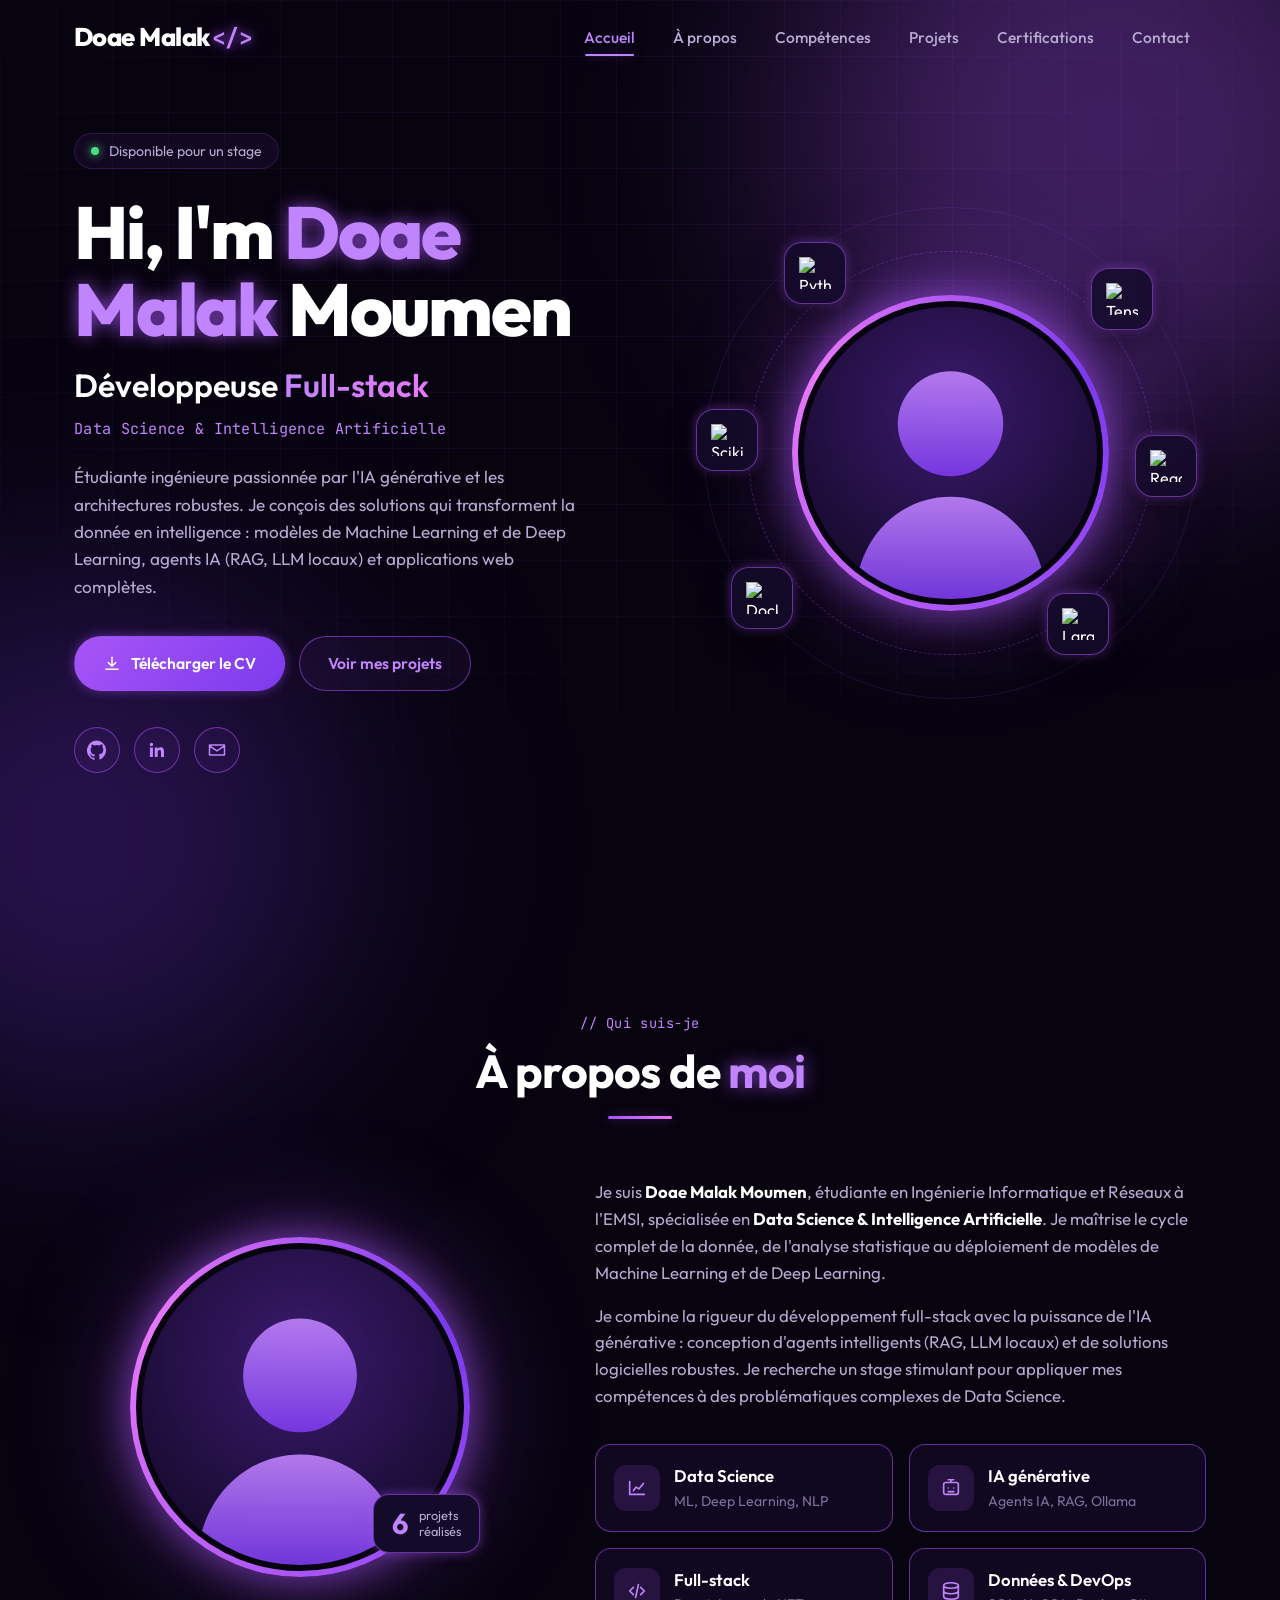
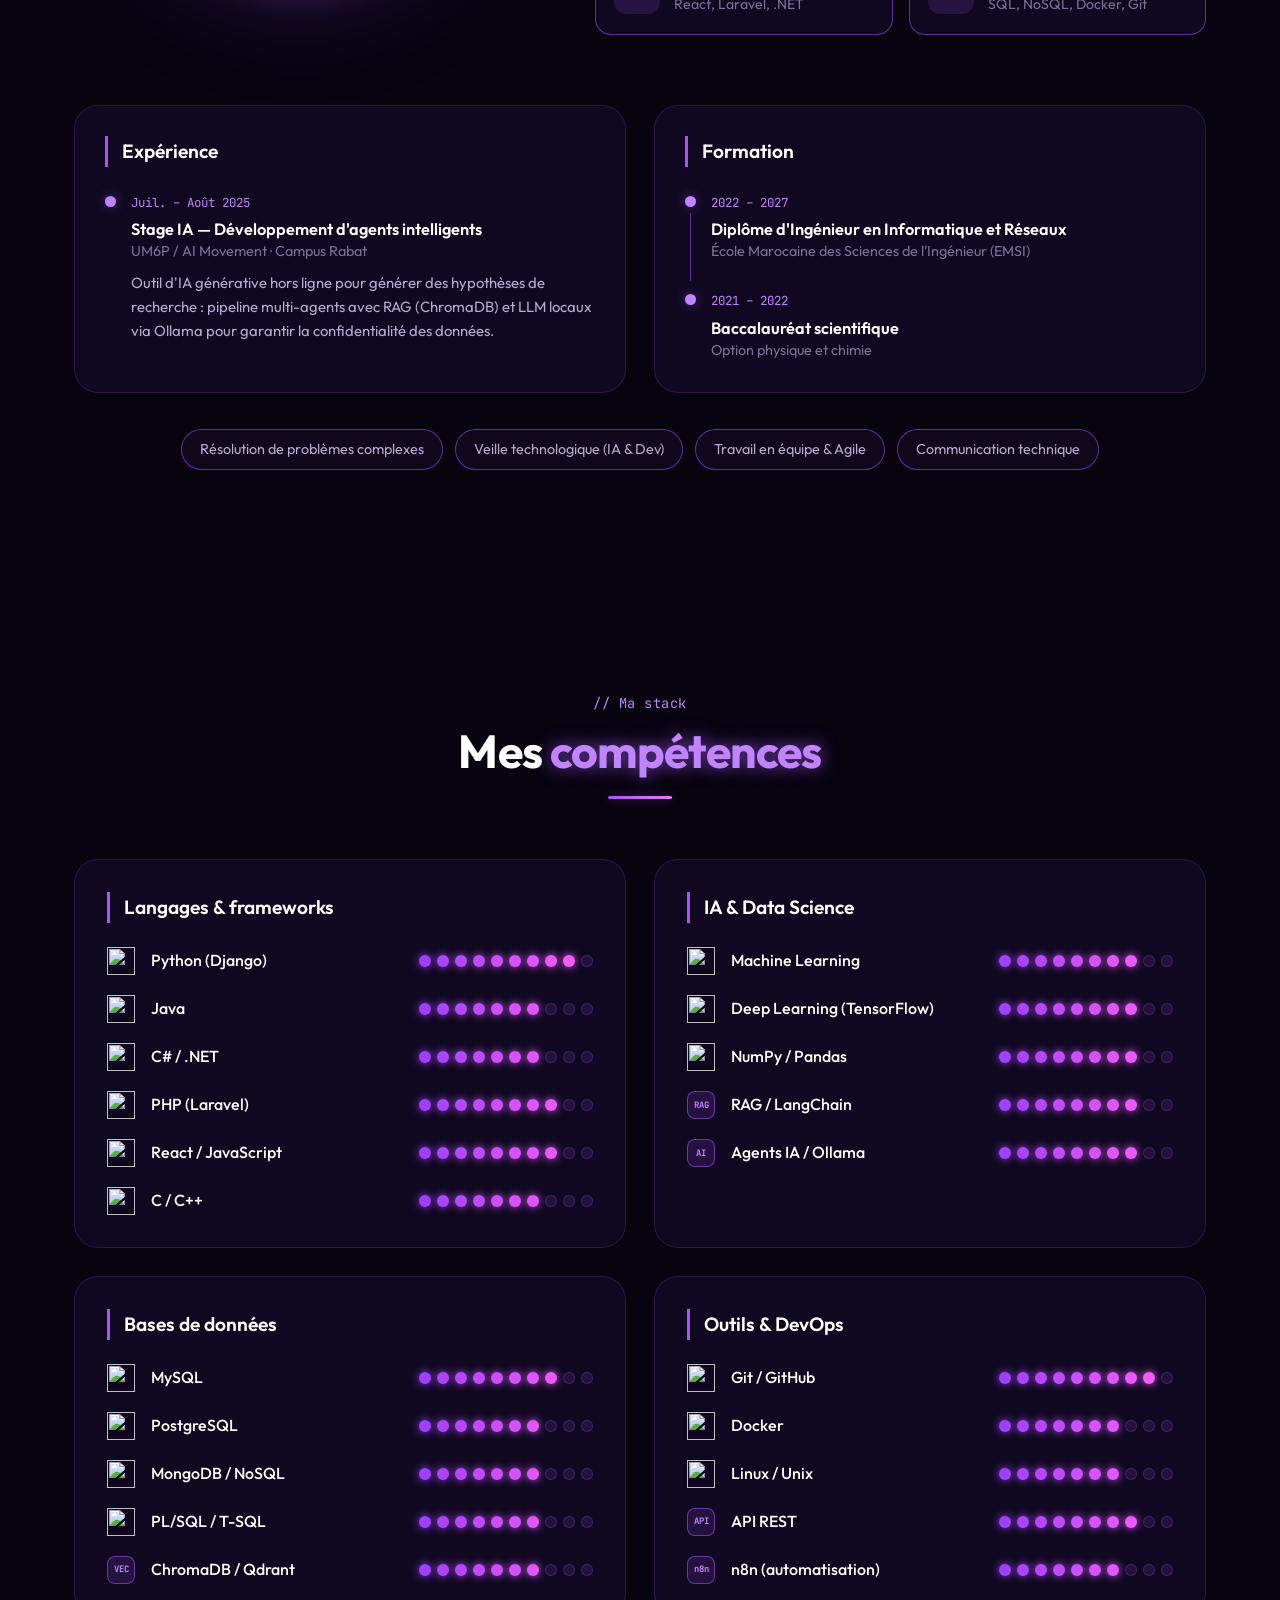
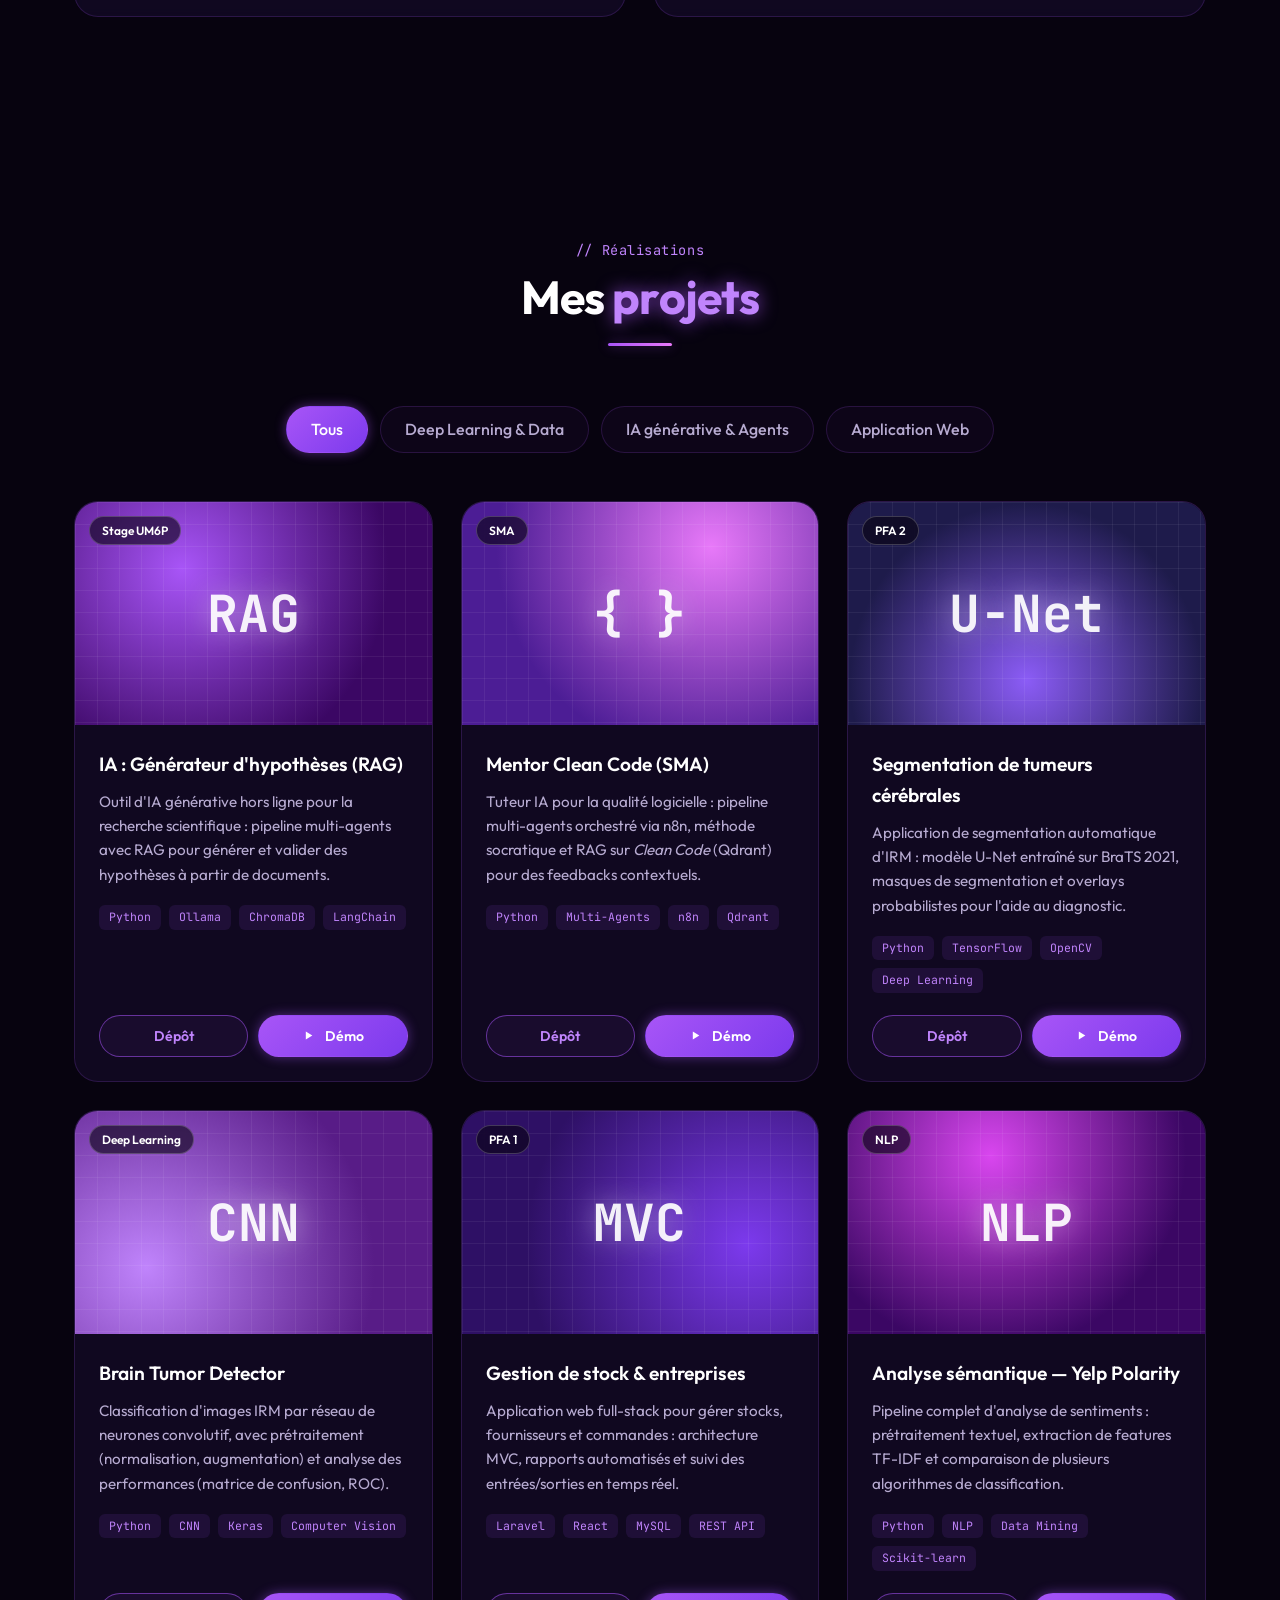
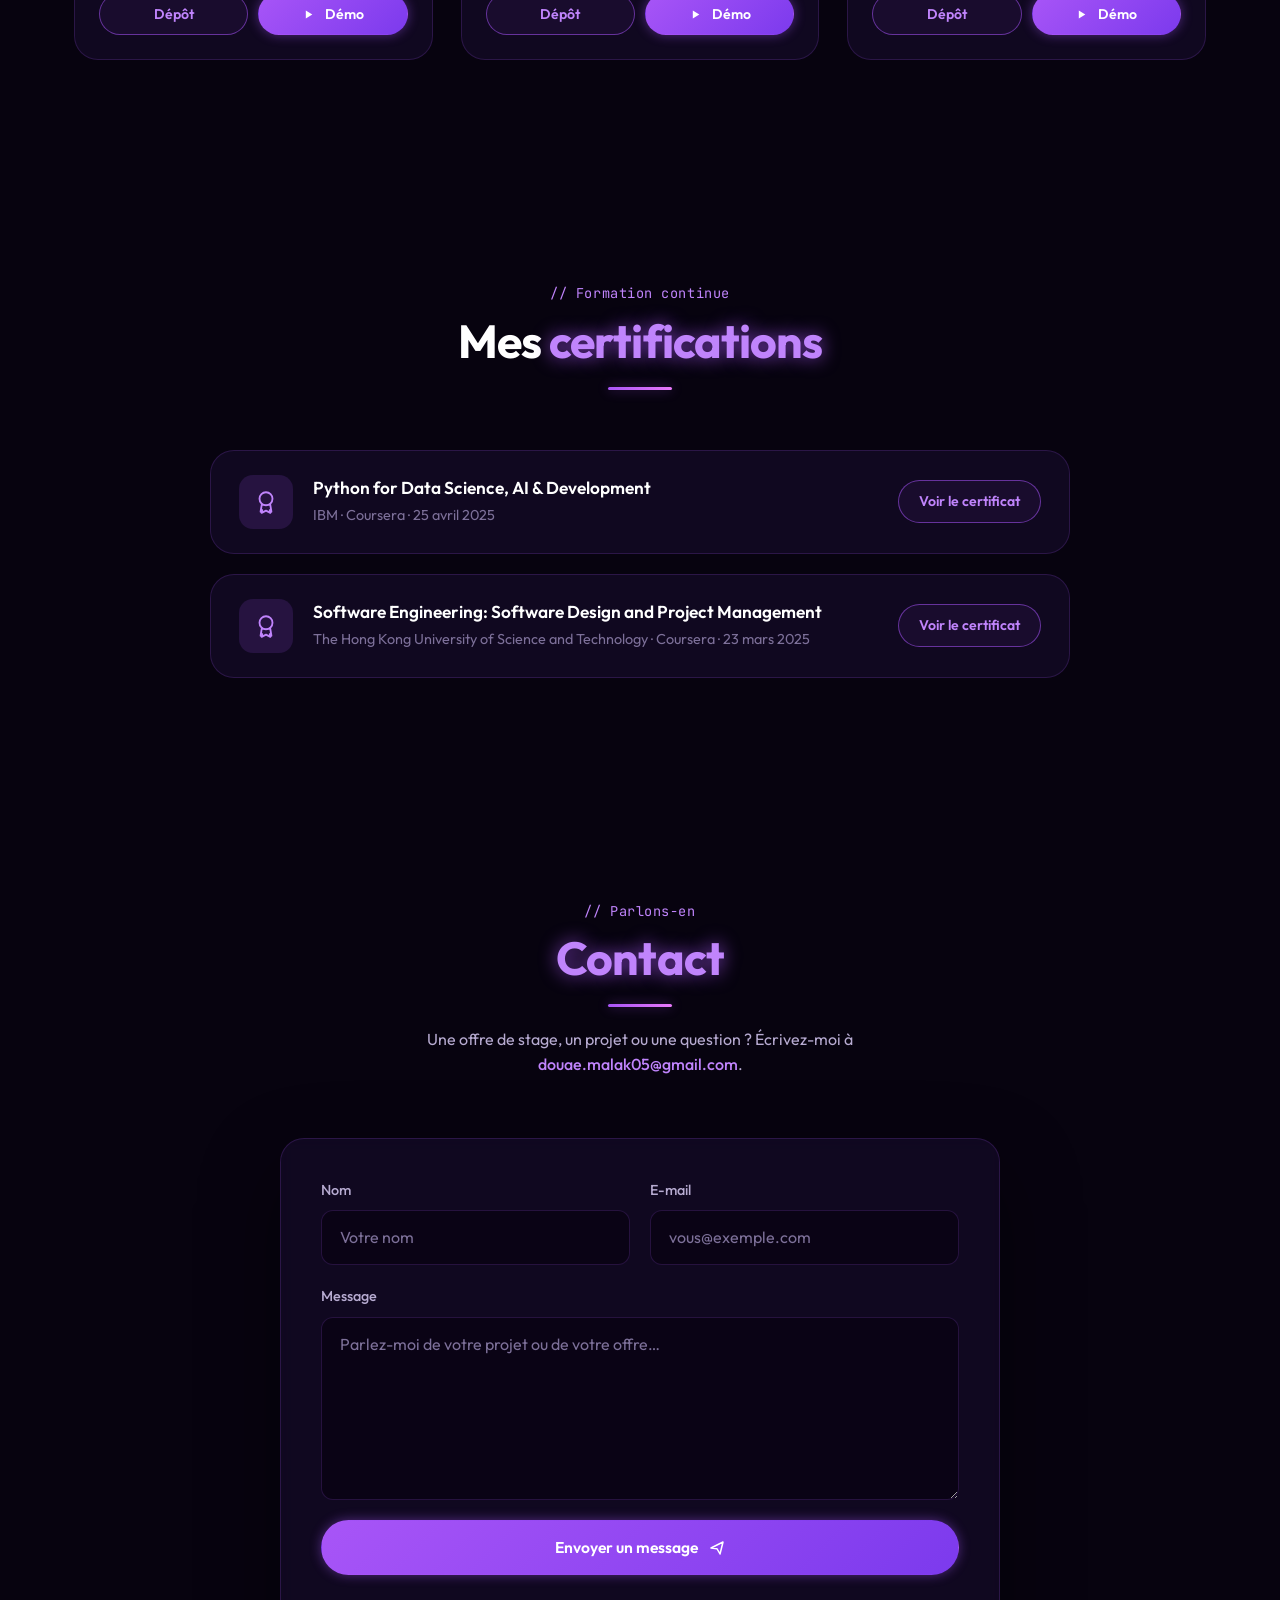
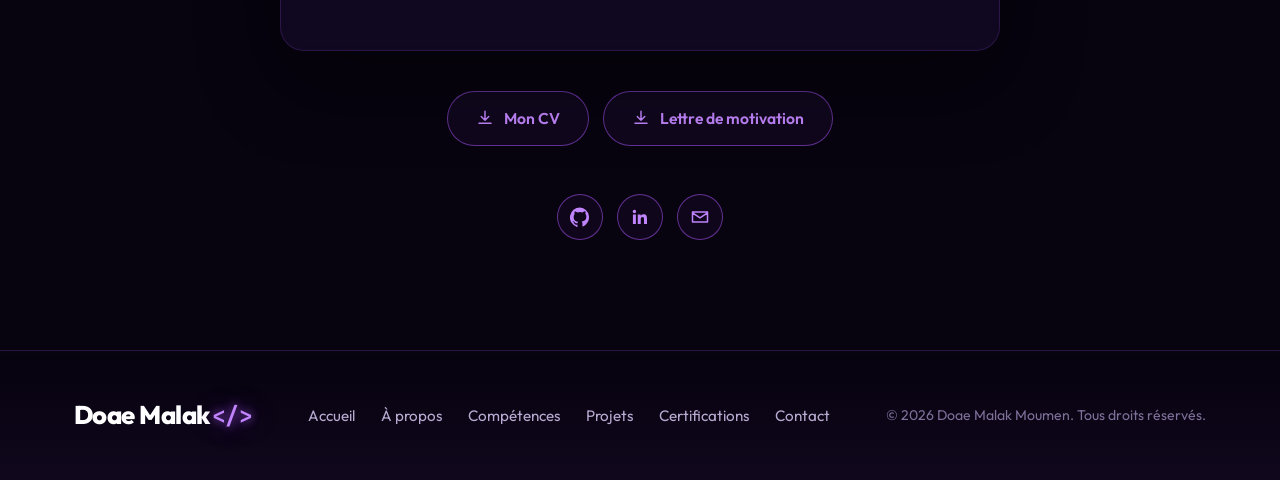
==== commit 173222d2: "Projets : bouton Démo et lecteur vidéo intégré - bouton « Démo » sur chaque carte, lecteur en modale" ====
--- a/index.html
+++ b/index.html
@@ -385,7 +385,8 @@
               <p class="project-card__text">Outil d'IA générative hors ligne pour la recherche scientifique : pipeline multi-agents avec RAG pour générer et valider des hypothèses à partir de documents.</p>
               <ul class="project-card__stack"><li>Python</li><li>Ollama</li><li>ChromaDB</li><li>LangChain</li></ul>
               <div class="project-card__actions">
-                <a href="https://github.com/doaemalak" class="btn btn--small btn--primary" target="_blank" rel="noopener">Dépôt</a>
+                <a href="https://github.com/doaemalak" class="btn btn--small btn--ghost" target="_blank" rel="noopener">Dépôt</a>
+                <button type="button" class="btn btn--small btn--primary js-demo" data-video="assets/videos/rag-hypotheses.mp4"><svg class="icon" viewBox="0 0 24 24" aria-hidden="true"><path d="M7 4.5v15l12-7.5-12-7.5Z" /></svg> Démo</button>
               </div>
             </div>
           </article>
@@ -400,7 +401,8 @@
               <p class="project-card__text">Tuteur IA pour la qualité logicielle : pipeline multi-agents orchestré via n8n, méthode socratique et RAG sur <em>Clean Code</em> (Qdrant) pour des feedbacks contextuels.</p>
               <ul class="project-card__stack"><li>Python</li><li>Multi-Agents</li><li>n8n</li><li>Qdrant</li></ul>
               <div class="project-card__actions">
-                <a href="https://github.com/doaemalak/mentor-clean-code-sma" class="btn btn--small btn--primary" target="_blank" rel="noopener">Dépôt</a>
+                <a href="https://github.com/doaemalak/mentor-clean-code-sma" class="btn btn--small btn--ghost" target="_blank" rel="noopener">Dépôt</a>
+                <button type="button" class="btn btn--small btn--primary js-demo" data-video="assets/videos/mentor-clean-code.mp4"><svg class="icon" viewBox="0 0 24 24" aria-hidden="true"><path d="M7 4.5v15l12-7.5-12-7.5Z" /></svg> Démo</button>
               </div>
             </div>
           </article>
@@ -415,7 +417,8 @@
               <p class="project-card__text">Application de segmentation automatique d'IRM : modèle U-Net entraîné sur BraTS 2021, masques de segmentation et overlays probabilistes pour l'aide au diagnostic.</p>
               <ul class="project-card__stack"><li>Python</li><li>TensorFlow</li><li>OpenCV</li><li>Deep Learning</li></ul>
               <div class="project-card__actions">
-                <a href="https://github.com/doaemalak/Application-de-segmentation-de-tumeurs-c-r-brales-pfa2-" class="btn btn--small btn--primary" target="_blank" rel="noopener">Dépôt</a>
+                <a href="https://github.com/doaemalak/Application-de-segmentation-de-tumeurs-c-r-brales-pfa2-" class="btn btn--small btn--ghost" target="_blank" rel="noopener">Dépôt</a>
+                <button type="button" class="btn btn--small btn--primary js-demo" data-video="assets/videos/segmentation-tumeurs.mp4"><svg class="icon" viewBox="0 0 24 24" aria-hidden="true"><path d="M7 4.5v15l12-7.5-12-7.5Z" /></svg> Démo</button>
               </div>
             </div>
           </article>
@@ -430,7 +433,8 @@
               <p class="project-card__text">Classification d'images IRM par réseau de neurones convolutif, avec prétraitement (normalisation, augmentation) et analyse des performances (matrice de confusion, ROC).</p>
               <ul class="project-card__stack"><li>Python</li><li>CNN</li><li>Keras</li><li>Computer Vision</li></ul>
               <div class="project-card__actions">
-                <a href="https://github.com/doaemalak/Brain-Tumor-Detector" class="btn btn--small btn--primary" target="_blank" rel="noopener">Dépôt</a>
+                <a href="https://github.com/doaemalak/Brain-Tumor-Detector" class="btn btn--small btn--ghost" target="_blank" rel="noopener">Dépôt</a>
+                <button type="button" class="btn btn--small btn--primary js-demo" data-video="assets/videos/brain-tumor-detector.mp4"><svg class="icon" viewBox="0 0 24 24" aria-hidden="true"><path d="M7 4.5v15l12-7.5-12-7.5Z" /></svg> Démo</button>
               </div>
             </div>
           </article>
@@ -445,7 +449,8 @@
               <p class="project-card__text">Application web full-stack pour gérer stocks, fournisseurs et commandes : architecture MVC, rapports automatisés et suivi des entrées/sorties en temps réel.</p>
               <ul class="project-card__stack"><li>Laravel</li><li>React</li><li>MySQL</li><li>REST API</li></ul>
               <div class="project-card__actions">
-                <a href="https://github.com/doaemalak/Gestion-de-stock-pfa1-" class="btn btn--small btn--primary" target="_blank" rel="noopener">Dépôt</a>
+                <a href="https://github.com/doaemalak/Gestion-de-stock-pfa1-" class="btn btn--small btn--ghost" target="_blank" rel="noopener">Dépôt</a>
+                <button type="button" class="btn btn--small btn--primary js-demo" data-video="assets/videos/gestion-de-stock.mp4"><svg class="icon" viewBox="0 0 24 24" aria-hidden="true"><path d="M7 4.5v15l12-7.5-12-7.5Z" /></svg> Démo</button>
               </div>
             </div>
           </article>
@@ -460,7 +465,8 @@
               <p class="project-card__text">Pipeline complet d'analyse de sentiments : prétraitement textuel, extraction de features TF-IDF et comparaison de plusieurs algorithmes de classification.</p>
               <ul class="project-card__stack"><li>Python</li><li>NLP</li><li>Data Mining</li><li>Scikit-learn</li></ul>
               <div class="project-card__actions">
-                <a href="https://github.com/doaemalak/analyse-de-sentiments-Yelp-Polarity-data-mining-" class="btn btn--small btn--primary" target="_blank" rel="noopener">Dépôt</a>
+                <a href="https://github.com/doaemalak/analyse-de-sentiments-Yelp-Polarity-data-mining-" class="btn btn--small btn--ghost" target="_blank" rel="noopener">Dépôt</a>
+                <button type="button" class="btn btn--small btn--primary js-demo" data-video="assets/videos/yelp-sentiments.mp4"><svg class="icon" viewBox="0 0 24 24" aria-hidden="true"><path d="M7 4.5v15l12-7.5-12-7.5Z" /></svg> Démo</button>
               </div>
             </div>
           </article>
@@ -577,6 +583,28 @@
     </div>
   </footer>
 
+  <!-- ============ LECTEUR DE DÉMO ============ -->
+  <!-- Les vidéos sont dans assets/videos/ (nom défini par data-video sur chaque bouton « Démo ») -->
+  <dialog class="demo-modal" aria-labelledby="demo-title">
+    <div class="demo-modal__box">
+      <header class="demo-modal__head">
+        <h3 id="demo-title" class="demo-modal__title">Démo</h3>
+        <button type="button" class="demo-modal__close" aria-label="Fermer la démo">
+          <svg viewBox="0 0 24 24" aria-hidden="true"><path d="M6 6l12 12M18 6 6 18" /></svg>
+        </button>
+      </header>
+      <div class="demo-modal__media">
+        <video class="demo-modal__video" controls playsinline preload="metadata"></video>
+        <div class="demo-modal__fallback" hidden>
+          <span class="demo-modal__fallback-icon" aria-hidden="true">▶</span>
+          <p class="demo-modal__fallback-title">Démo vidéo en préparation</p>
+          <p class="demo-modal__fallback-text">En attendant, le code source et la documentation sont disponibles sur GitHub.</p>
+          <a href="#" class="btn btn--small btn--primary demo-modal__repo" target="_blank" rel="noopener">Voir le dépôt</a>
+        </div>
+      </div>
+    </div>
+  </dialog>
+
   <script src="script.js"></script>
 </body>
 </html>
--- a/style.css
+++ b/style.css
@@ -712,7 +712,6 @@
   display: grid;
   place-items: center;
   overflow: hidden;
-  background-size: 22px 22px, 22px 22px, cover;
 }
 /* Miniatures : dégradés violets + grille (remplaçables par de vraies images) */
 .project-card__thumb::before {
@@ -782,6 +781,91 @@
 
 .project-card__actions { display: flex; gap: 10px; margin-top: auto; }
 .project-card__actions .btn { flex: 1; }
+.js-demo .icon { width: 13px; height: 13px; fill: currentColor; stroke: none; }
+
+/* ---------- 11 ter. Lecteur de démo (modale) ---------- */
+.demo-modal {
+  width: min(960px, calc(100% - 32px));
+  max-height: calc(100% - 32px);
+  margin: auto;
+  padding: 0;
+  border: 0;
+  background: transparent;
+  color: var(--text);
+  overflow: visible;
+}
+.demo-modal::backdrop {
+  background: rgba(7, 3, 15, 0.82);
+  backdrop-filter: blur(8px);
+  -webkit-backdrop-filter: blur(8px);
+}
+.demo-modal[open] { animation: modal-in 0.35s var(--ease); }
+
+.demo-modal__box {
+  border-radius: var(--radius-lg);
+  overflow: hidden;
+  background: var(--surface-solid);
+  border: 1.5px solid var(--border-strong);
+  box-shadow: var(--glow-lg);
+}
+.demo-modal__head {
+  display: flex;
+  align-items: center;
+  justify-content: space-between;
+  gap: 16px;
+  padding: 14px 16px 14px 22px;
+  border-bottom: 1px solid var(--border);
+}
+.demo-modal__title { font-size: 1.05rem; font-weight: 600; }
+.demo-modal__close {
+  flex-shrink: 0;
+  display: grid;
+  place-items: center;
+  width: 38px; height: 38px;
+  border-radius: 50%;
+  border: 1px solid var(--border-strong);
+  background: rgba(var(--neon-rgb), 0.06);
+  color: var(--neon-bright);
+  cursor: pointer;
+  transition: background 0.25s, color 0.25s, box-shadow 0.25s;
+}
+.demo-modal__close svg { width: 18px; height: 18px; fill: none; stroke: currentColor; stroke-width: 2; stroke-linecap: round; }
+.demo-modal__close:hover { background: var(--neon); color: #fff; box-shadow: var(--glow-sm); }
+
+.demo-modal__media { position: relative; aspect-ratio: 16 / 9; background: #000; }
+.demo-modal__video { display: block; width: 100%; height: 100%; }
+
+.demo-modal__fallback {
+  position: absolute;
+  inset: 0;
+  display: flex;
+  flex-direction: column;
+  align-items: center;
+  justify-content: center;
+  gap: 10px;
+  padding: 24px;
+  text-align: center;
+  background: radial-gradient(circle at 50% 40%, rgba(var(--neon-rgb), 0.25), var(--bg) 70%);
+}
+.demo-modal__fallback[hidden] { display: none; }
+.demo-modal__fallback-icon {
+  display: grid;
+  place-items: center;
+  width: 64px; height: 64px;
+  margin-bottom: 6px;
+  border-radius: 50%;
+  font-size: 1.4rem;
+  color: var(--neon-bright);
+  border: 1.5px solid var(--border-strong);
+  box-shadow: var(--glow-sm);
+}
+.demo-modal__fallback-title { font-size: 1.25rem; font-weight: 600; }
+.demo-modal__fallback-text { max-width: 420px; color: var(--text-muted); font-size: 0.95rem; margin-bottom: 8px; }
+
+@keyframes modal-in {
+  from { opacity: 0; transform: translateY(16px) scale(0.98); }
+  to   { opacity: 1; transform: none; }
+}
 
 /* ---------- 11 bis. Certifications ---------- */
 .certs__list {
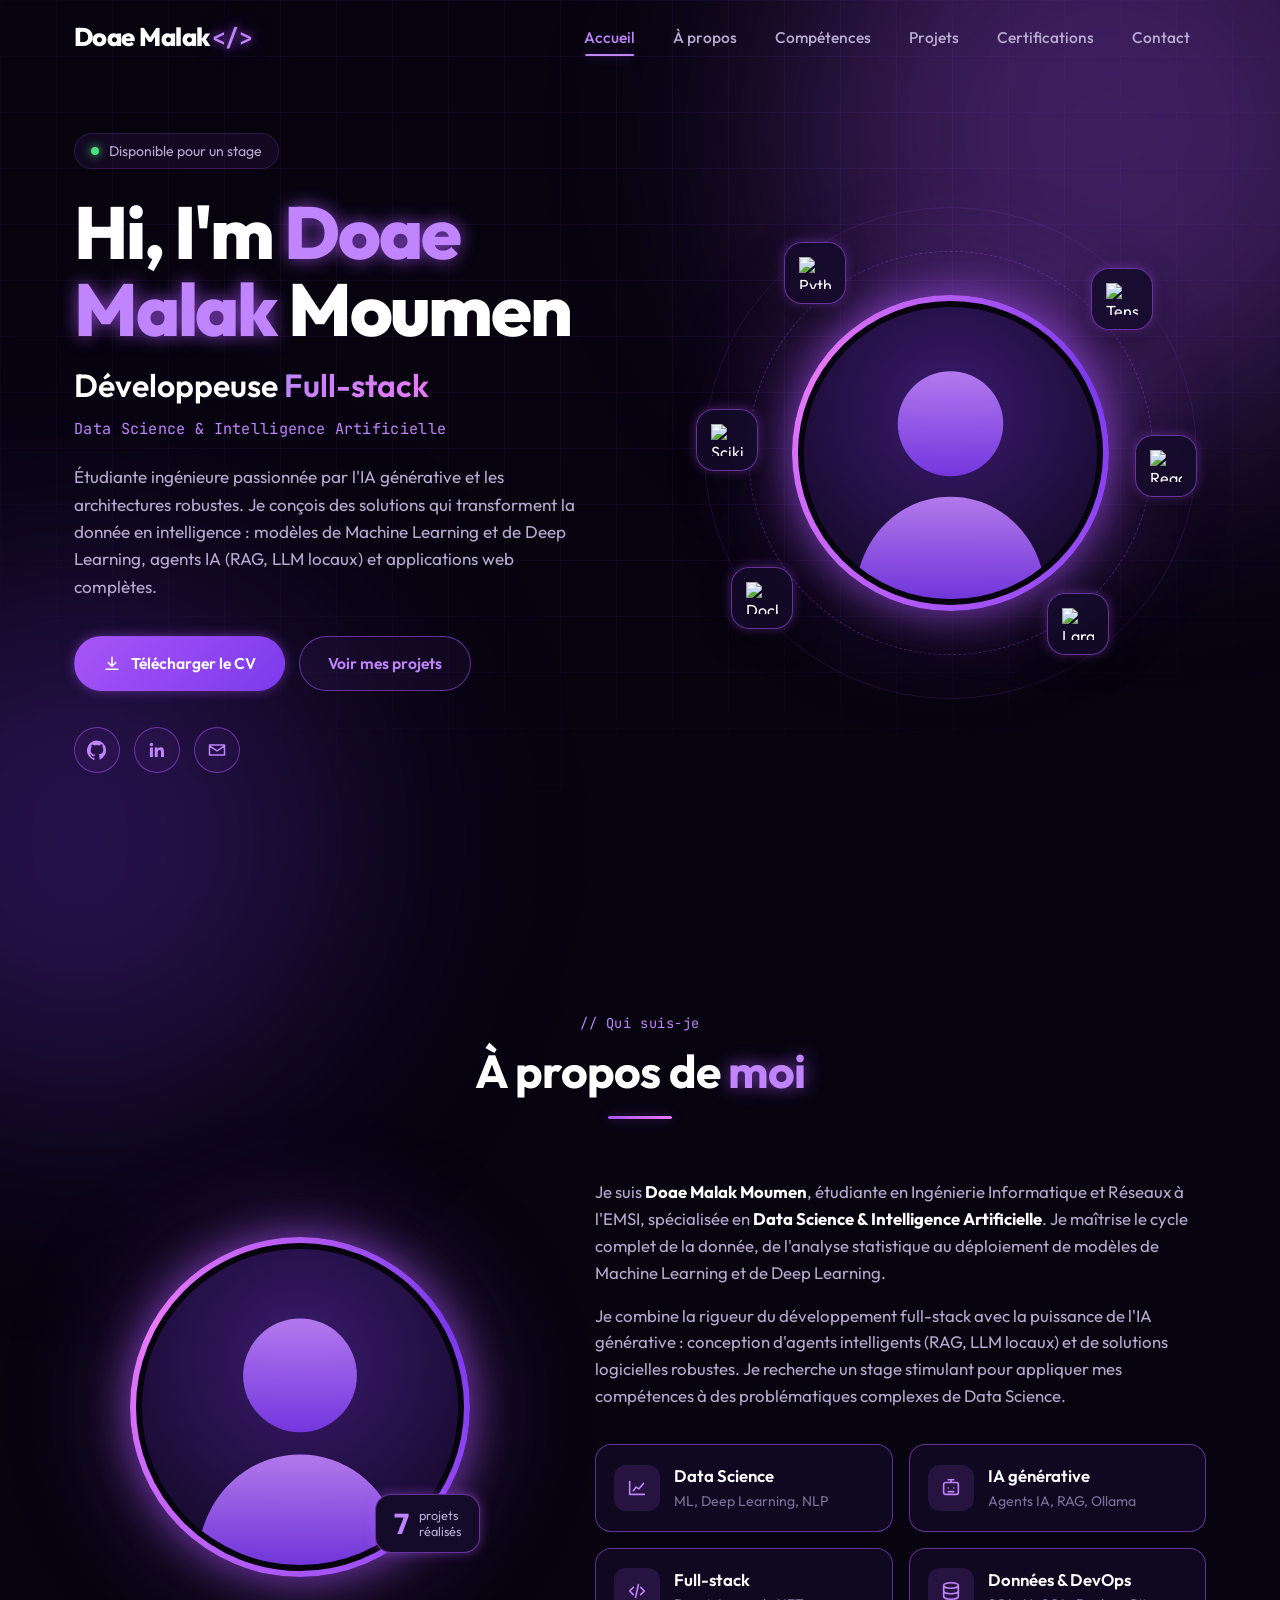
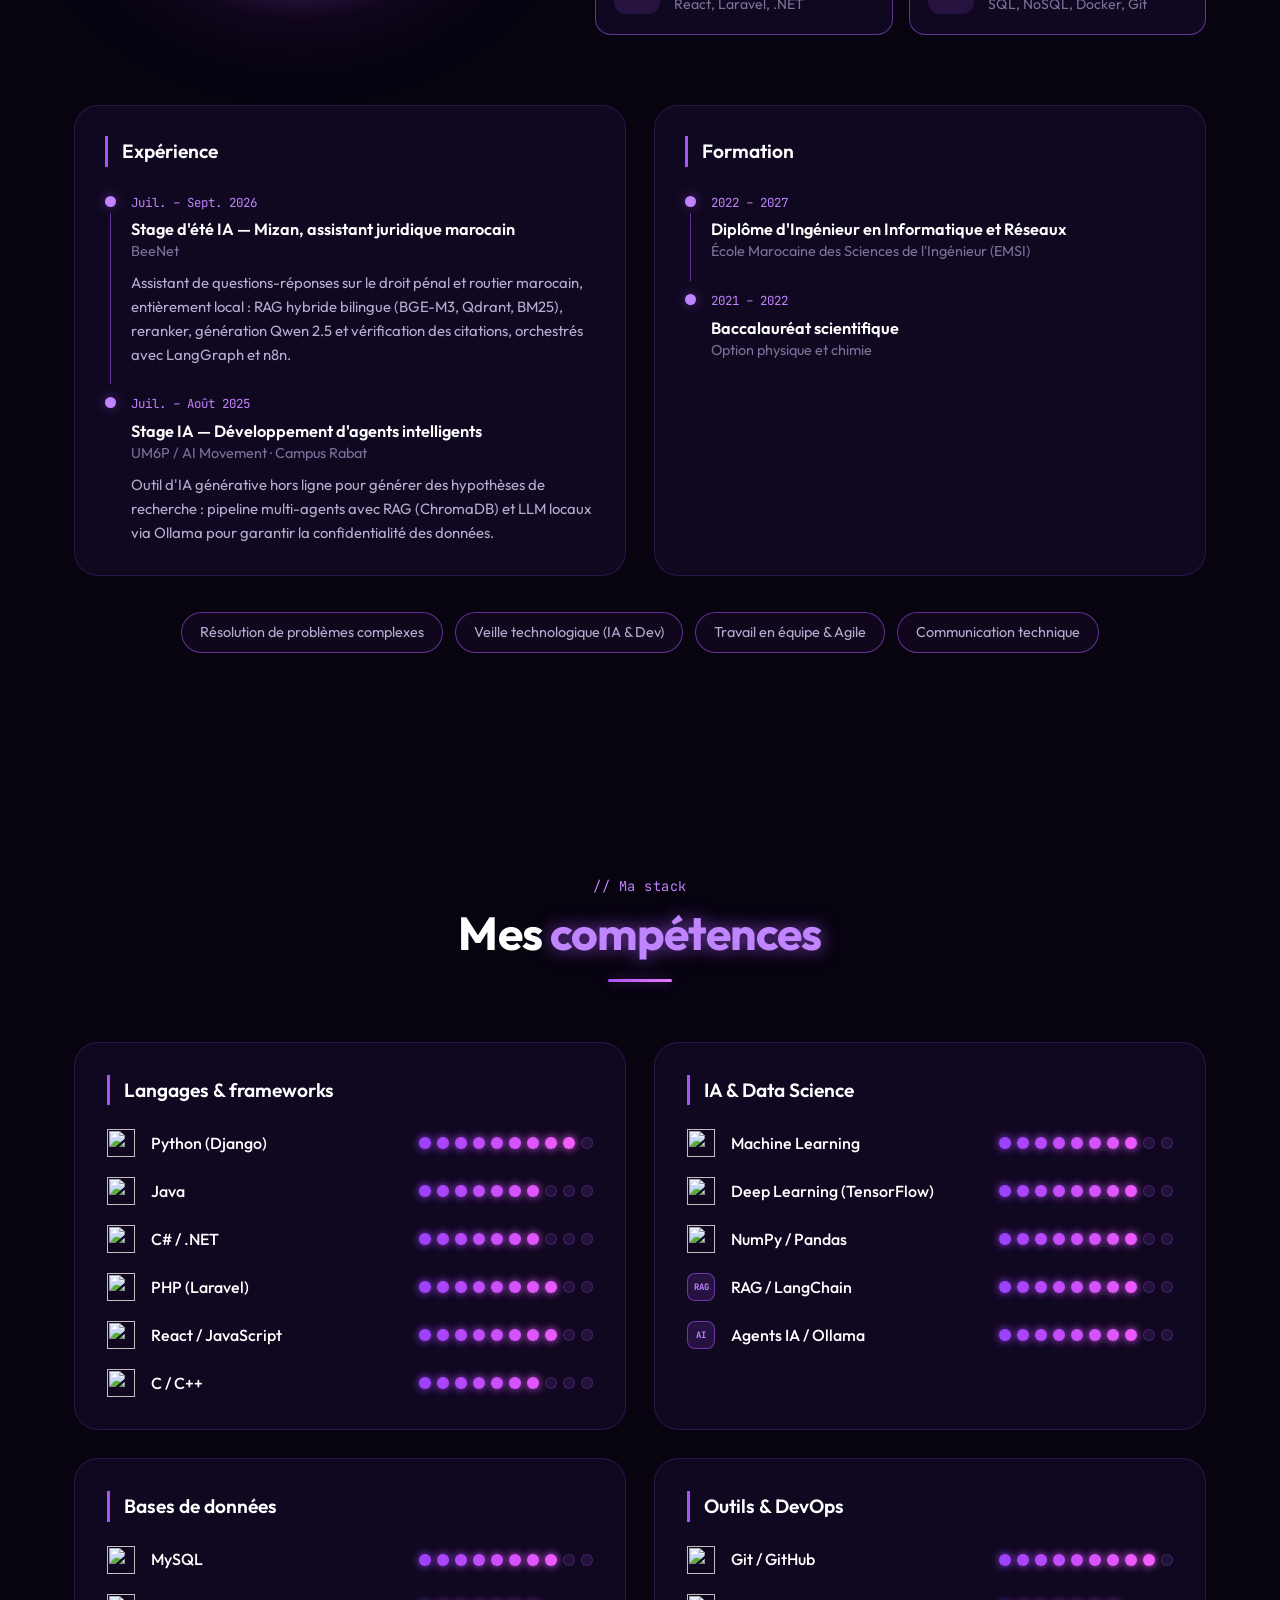
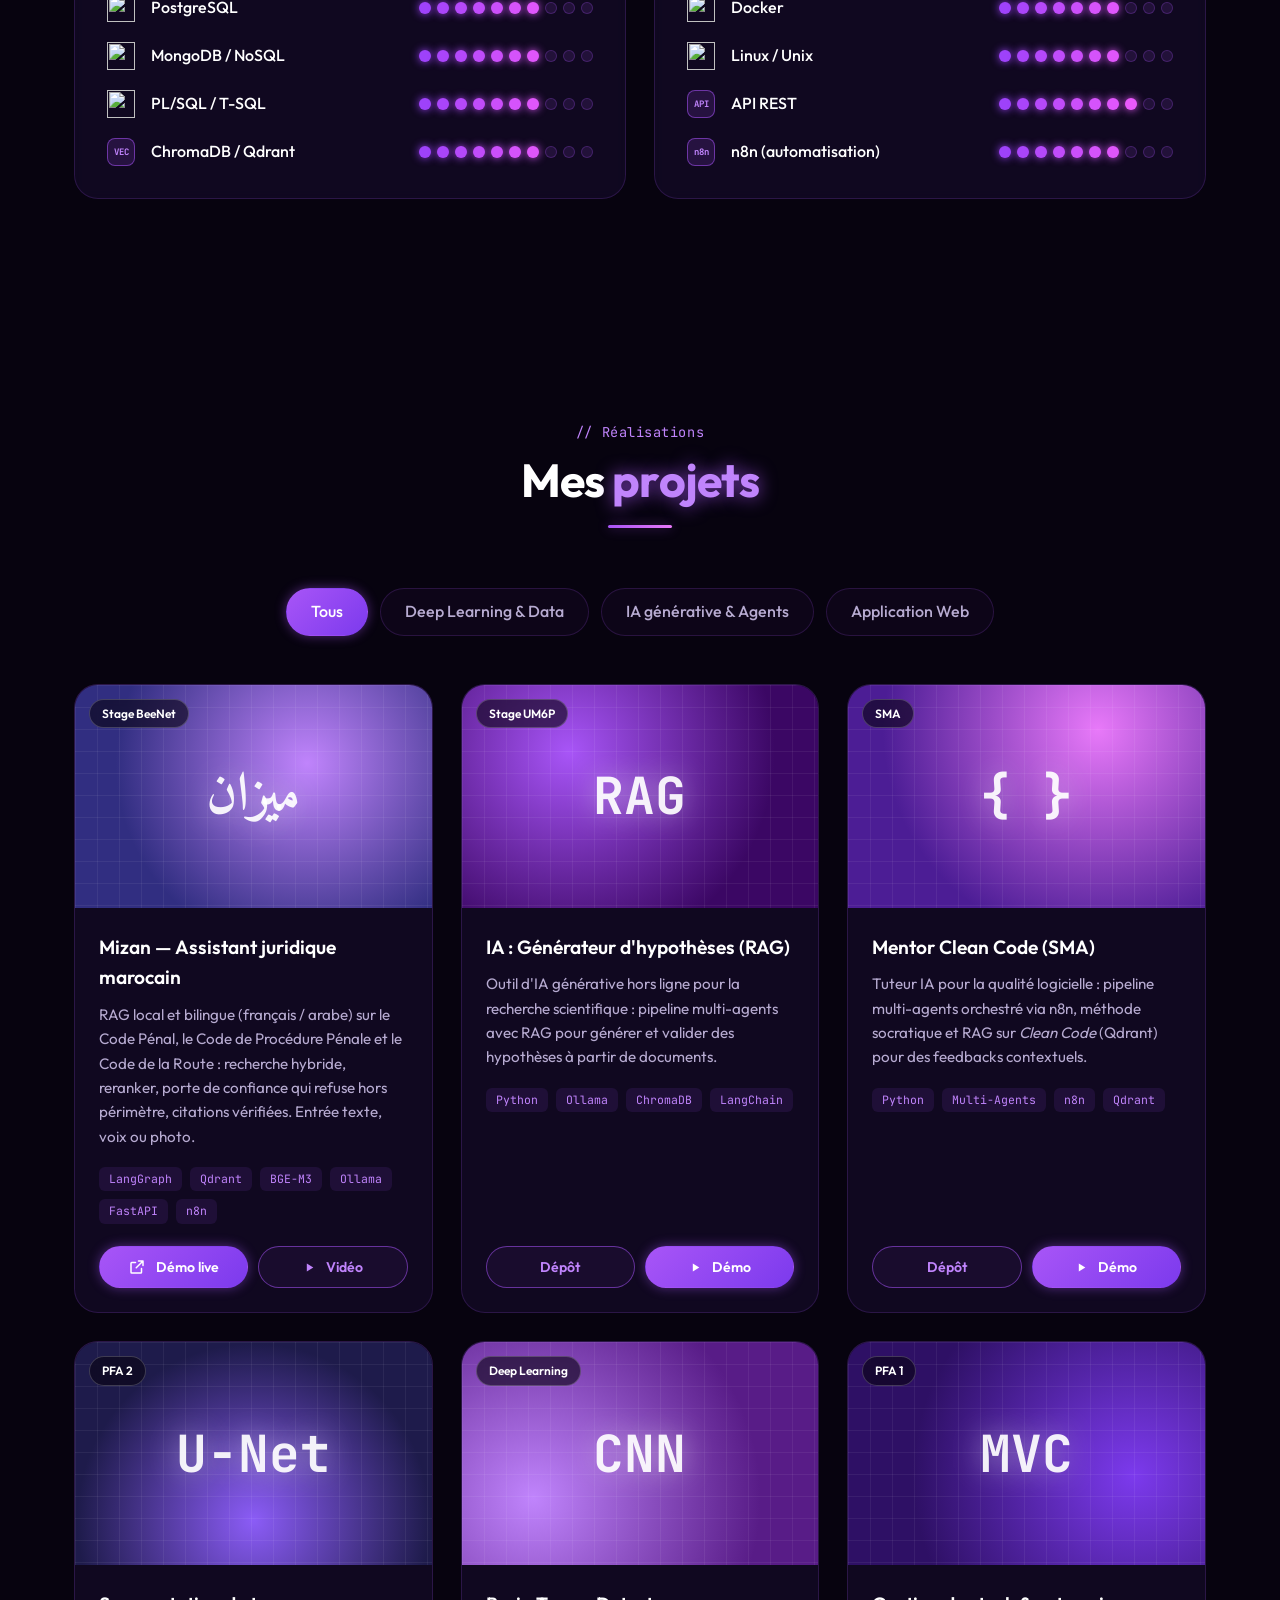
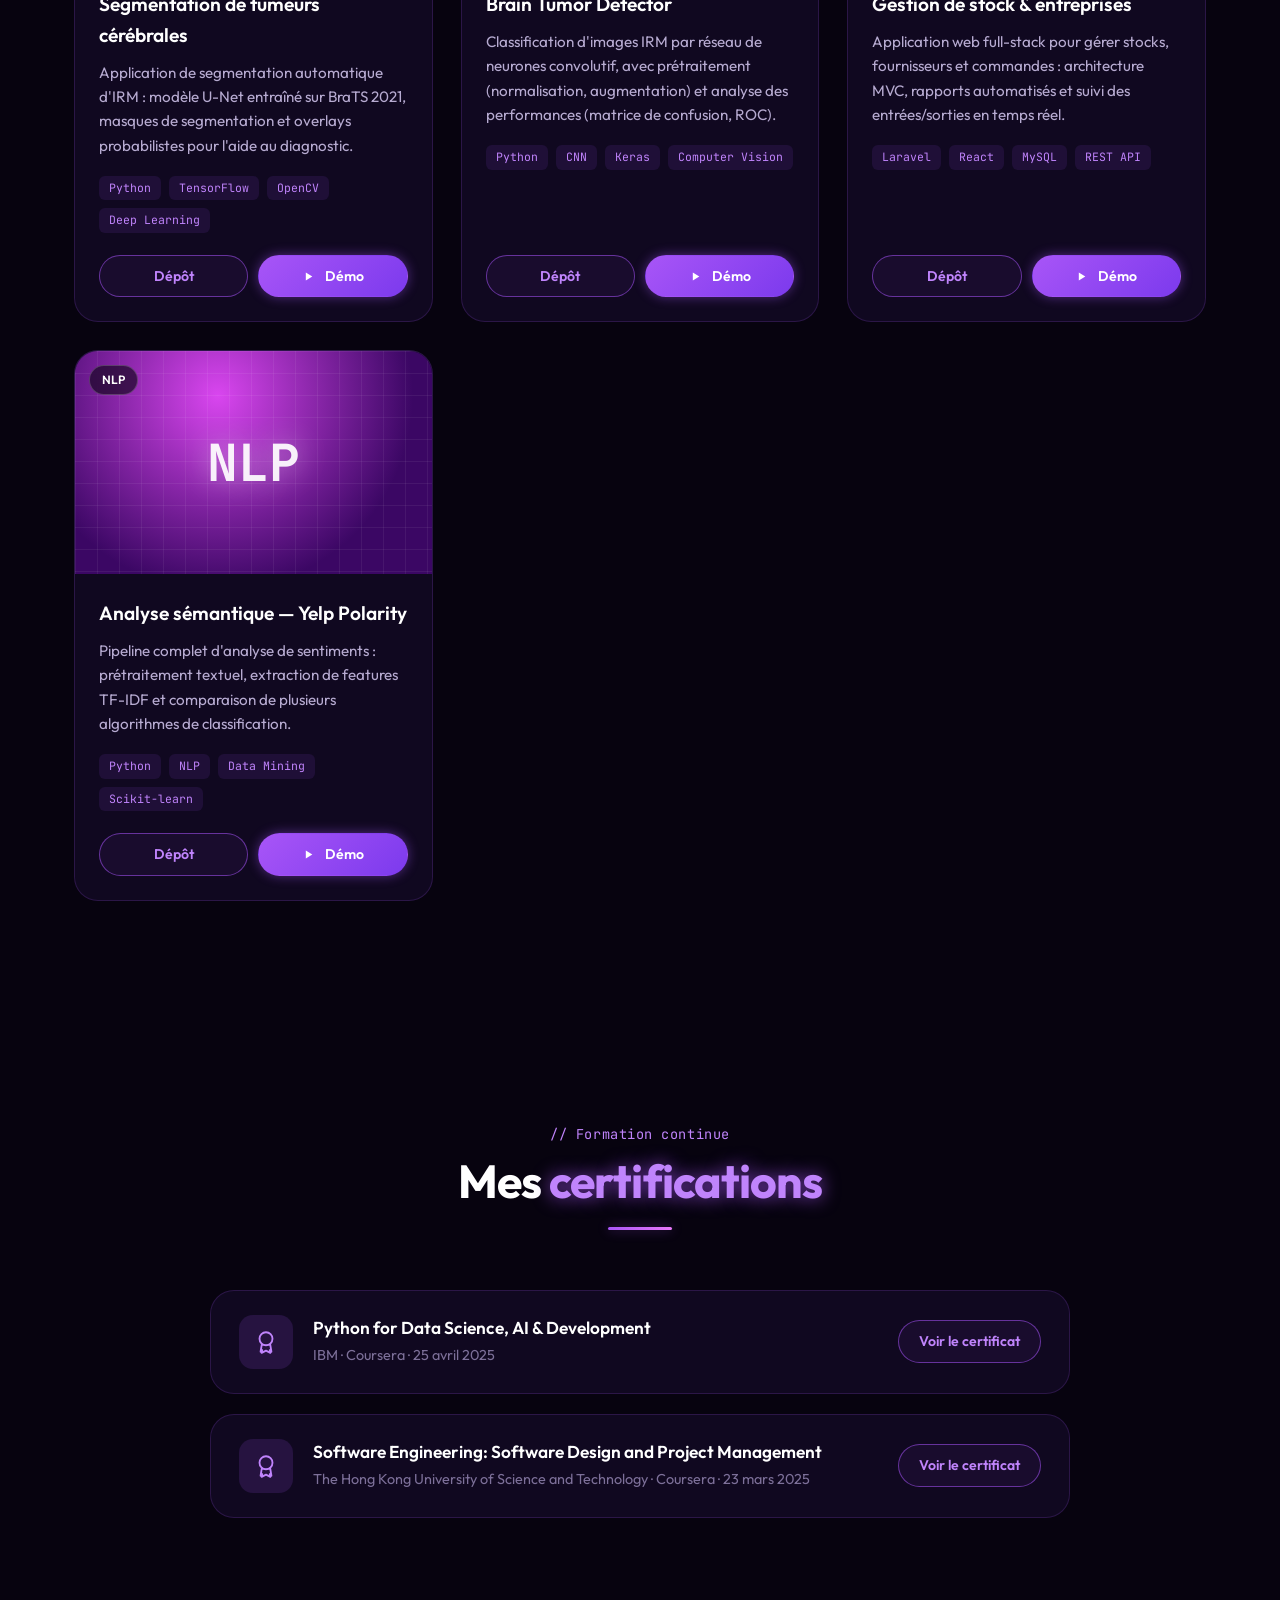
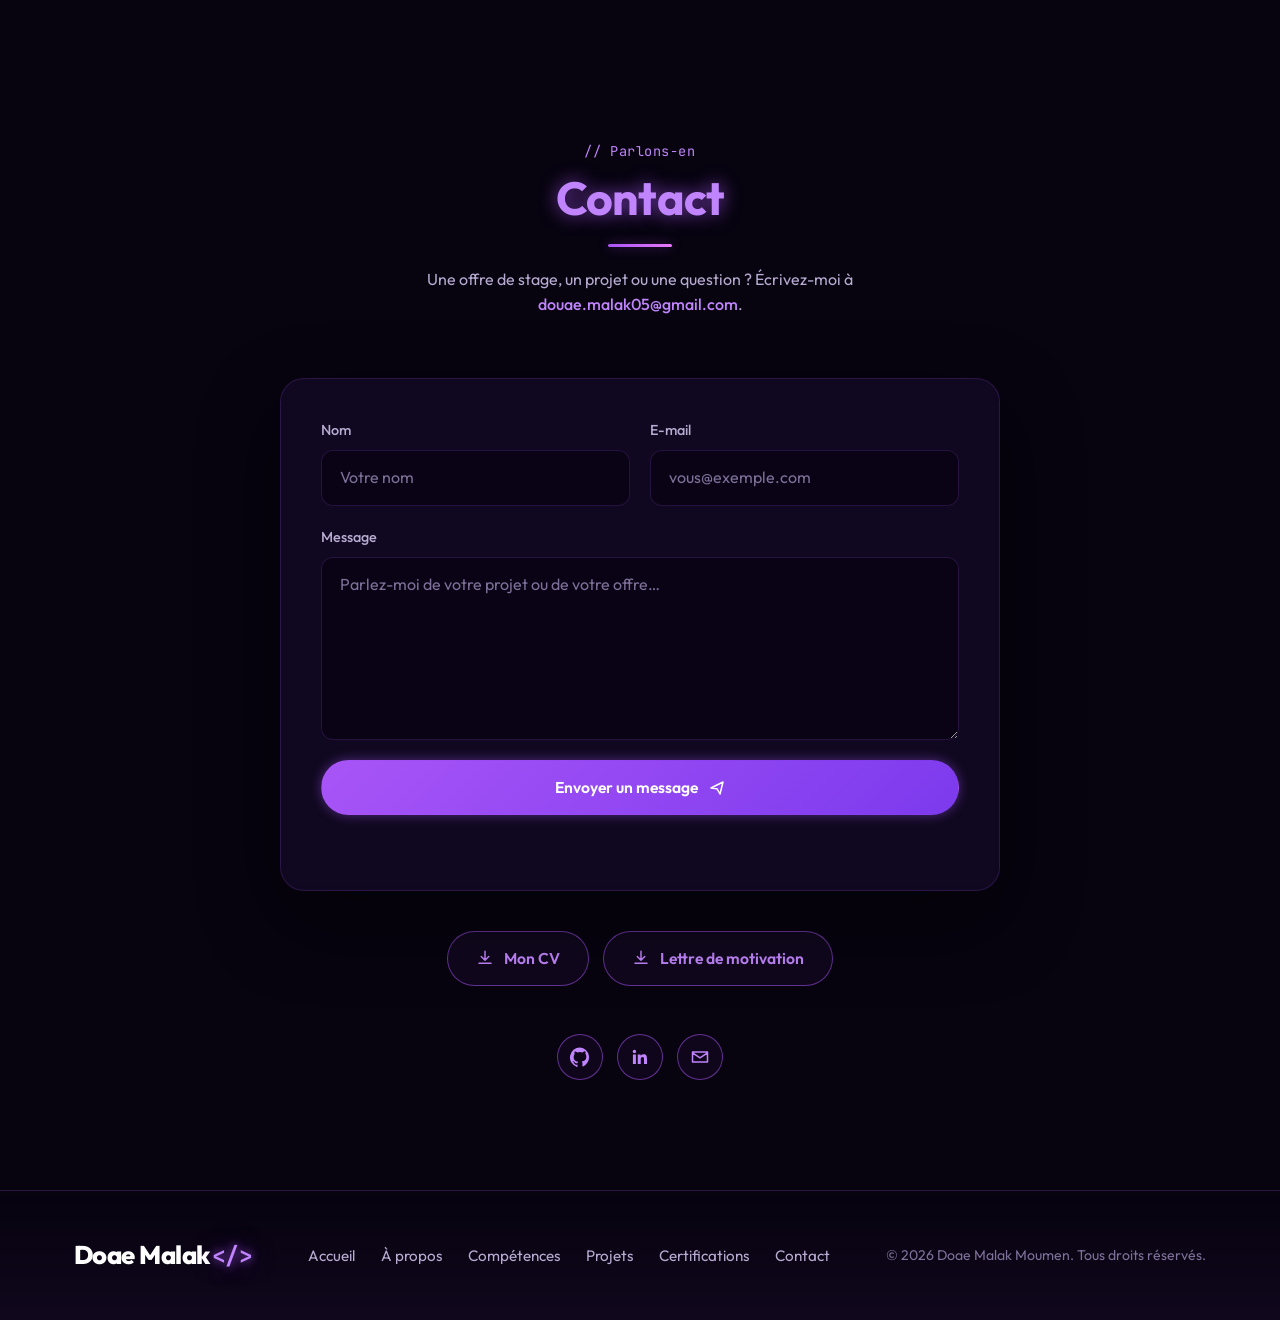
==== commit 69c13a72: "Projet Mizan (stage d'été BeeNet) : démo en ligne, vidéo et CV à jour Co-Authored-By: Claude Opus 5." ====
--- a/index.html
+++ b/index.html
@@ -16,6 +16,8 @@
   <link rel="preconnect" href="https://fonts.googleapis.com" />
   <link rel="preconnect" href="https://fonts.gstatic.com" crossorigin />
   <link href="https://fonts.googleapis.com/css2?family=Outfit:wght@300;400;500;600;700;800&family=JetBrains+Mono:wght@500;700&display=swap" rel="stylesheet" />
+  <!-- Amiri réduite aux seules lettres de « ميزان » (carte du projet Mizan) -->
+  <link href="https://fonts.googleapis.com/css2?family=Amiri:wght@700&text=%D9%85%D9%8A%D8%B2%D8%A7%D9%86&display=swap" rel="stylesheet" />
   <link rel="stylesheet" href="style.css" />
 </head>
 <body>
@@ -116,7 +118,7 @@
               <img src="assets/profile.svg" alt="Portrait de Doae Malak Moumen" />
             </div>
             <div class="about__badge">
-              <strong>6</strong>
+              <strong>7</strong>
               <span>projets<br />réalisés</span>
             </div>
           </div>
@@ -182,6 +184,12 @@
             <h3 class="journey__title">Expérience</h3>
             <ol class="timeline">
               <li class="timeline__item">
+                <span class="timeline__date">Juil. – Sept. 2026</span>
+                <h4 class="timeline__heading">Stage d'été IA — Mizan, assistant juridique marocain</h4>
+                <p class="timeline__place">BeeNet</p>
+                <p class="timeline__text">Assistant de questions-réponses sur le droit pénal et routier marocain, entièrement local : RAG hybride bilingue (BGE-M3, Qdrant, BM25), reranker, génération Qwen 2.5 et vérification des citations, orchestrés avec LangGraph et n8n.</p>
+              </li>
+              <li class="timeline__item">
                 <span class="timeline__date">Juil. – Août 2025</span>
                 <h4 class="timeline__heading">Stage IA — Développement d'agents intelligents</h4>
                 <p class="timeline__place">UM6P / AI Movement · Campus Rabat</p>
@@ -375,6 +383,22 @@
         </div>
 
         <div class="projects__grid">
+          <article class="project-card" data-category="agents web">
+            <div class="project-card__thumb project-card__thumb--7">
+              <span class="project-card__tag">Stage BeeNet</span>
+              <span class="project-card__glyph project-card__glyph--ar" lang="ar">ميزان</span>
+            </div>
+            <div class="project-card__body">
+              <h3 class="project-card__title">Mizan — Assistant juridique marocain</h3>
+              <p class="project-card__text">RAG local et bilingue (français / arabe) sur le Code Pénal, le Code de Procédure Pénale et le Code de la Route : recherche hybride, reranker, porte de confiance qui refuse hors périmètre, citations vérifiées. Entrée texte, voix ou photo.</p>
+              <ul class="project-card__stack"><li>LangGraph</li><li>Qdrant</li><li>BGE-M3</li><li>Ollama</li><li>FastAPI</li><li>n8n</li></ul>
+              <div class="project-card__actions">
+                <a href="demo/mizan/" class="btn btn--small btn--primary" target="_blank" rel="noopener"><svg class="icon" viewBox="0 0 24 24" aria-hidden="true"><path d="M14 4h6v6M20 4l-9 9M18 14v5a1 1 0 0 1-1 1H5a1 1 0 0 1-1-1V7a1 1 0 0 1 1-1h5" /></svg> Démo live</a>
+                <button type="button" class="btn btn--small btn--ghost js-demo" data-video="assets/videos/mizan-assistant-juridique.mp4"><svg class="icon" viewBox="0 0 24 24" aria-hidden="true"><path d="M7 4.5v15l12-7.5-12-7.5Z" /></svg> Vidéo</button>
+              </div>
+            </div>
+          </article>
+
           <article class="project-card" data-category="agents">
             <div class="project-card__thumb project-card__thumb--1">
               <span class="project-card__tag">Stage UM6P</span>
--- a/style.css
+++ b/style.css
@@ -740,6 +740,9 @@
   transition: transform 0.5s var(--ease);
 }
 .project-card:hover .project-card__glyph { transform: scale(1.12) rotate(-4deg); }
+.project-card__thumb--7 { background-image: radial-gradient(circle at 65% 35%, #c084fc, #312e81 70%); }
+/* Mizan : nom en arabe (police chargée par la page de démo, repli système ici) */
+.project-card__glyph--ar { font-family: "Amiri", "Traditional Arabic", "Segoe UI", serif; font-size: 3.4rem; }
 
 .project-card__tag {
   position: absolute;
